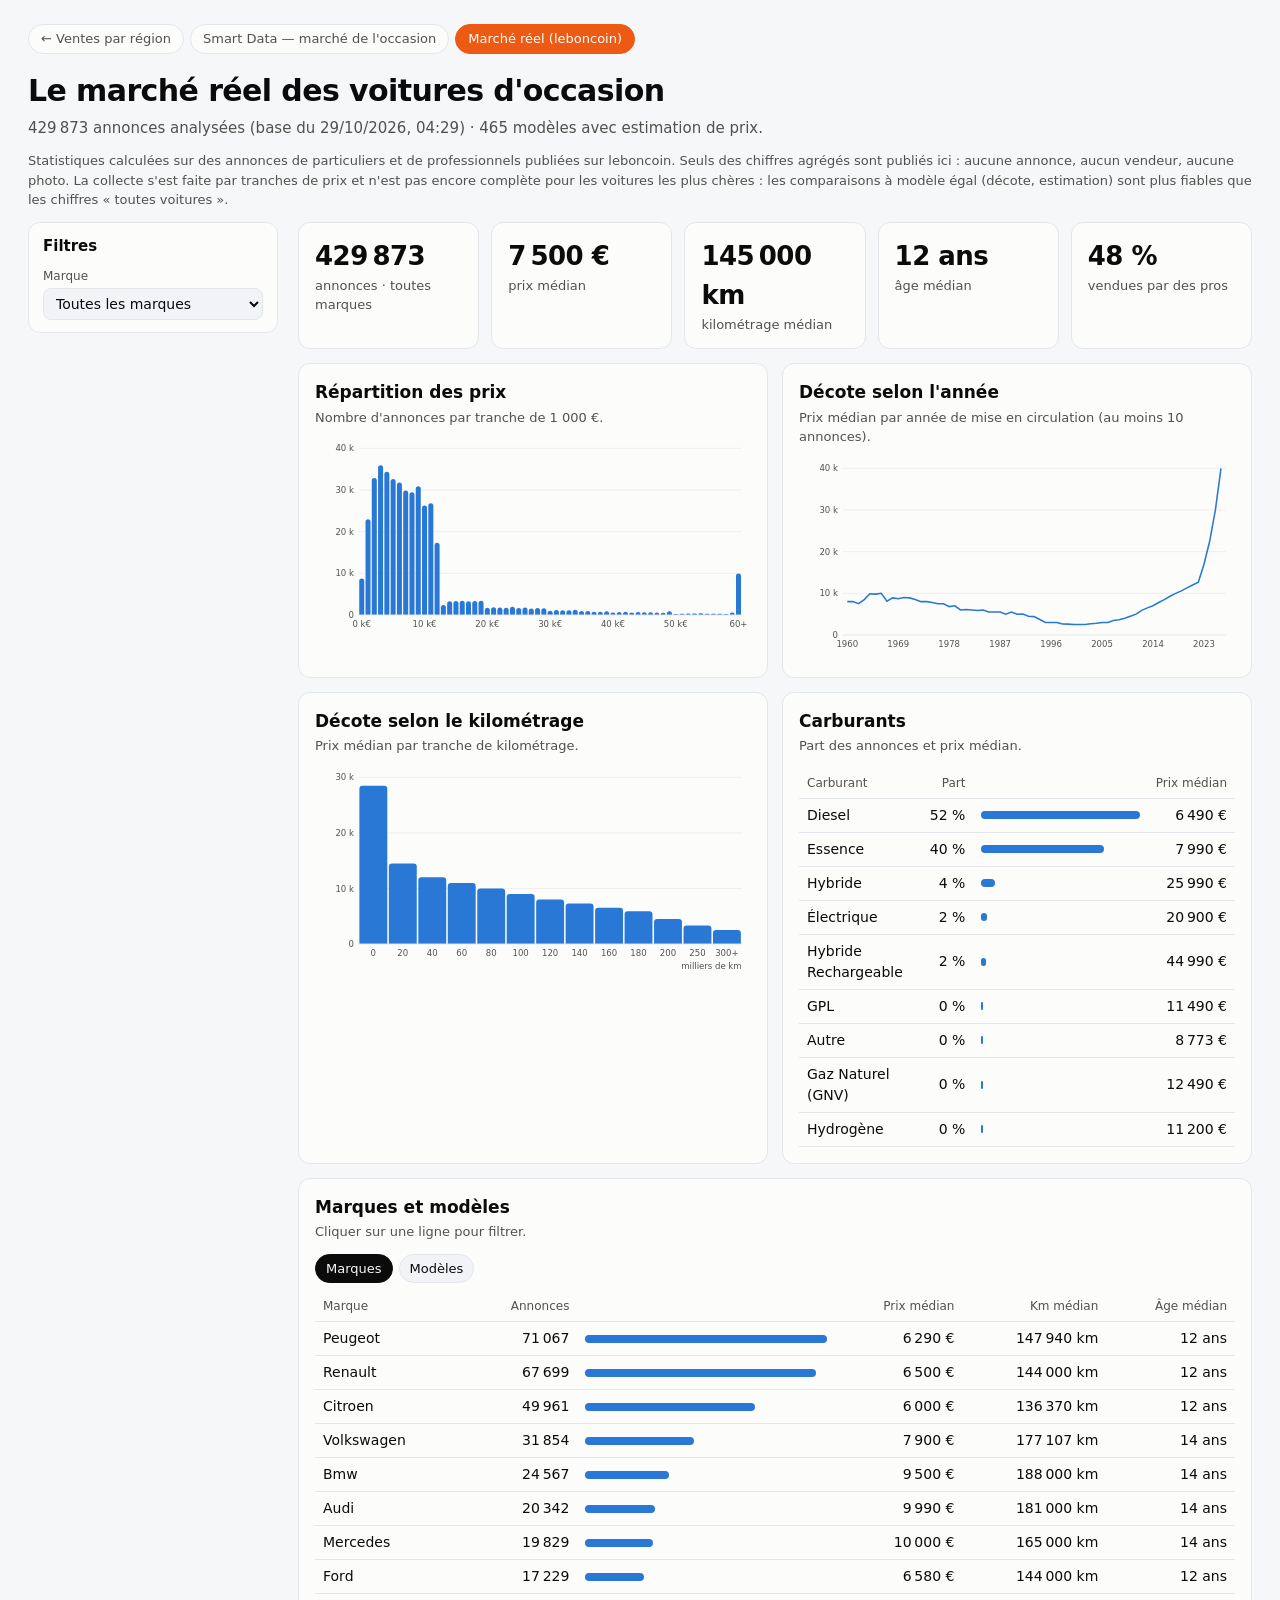
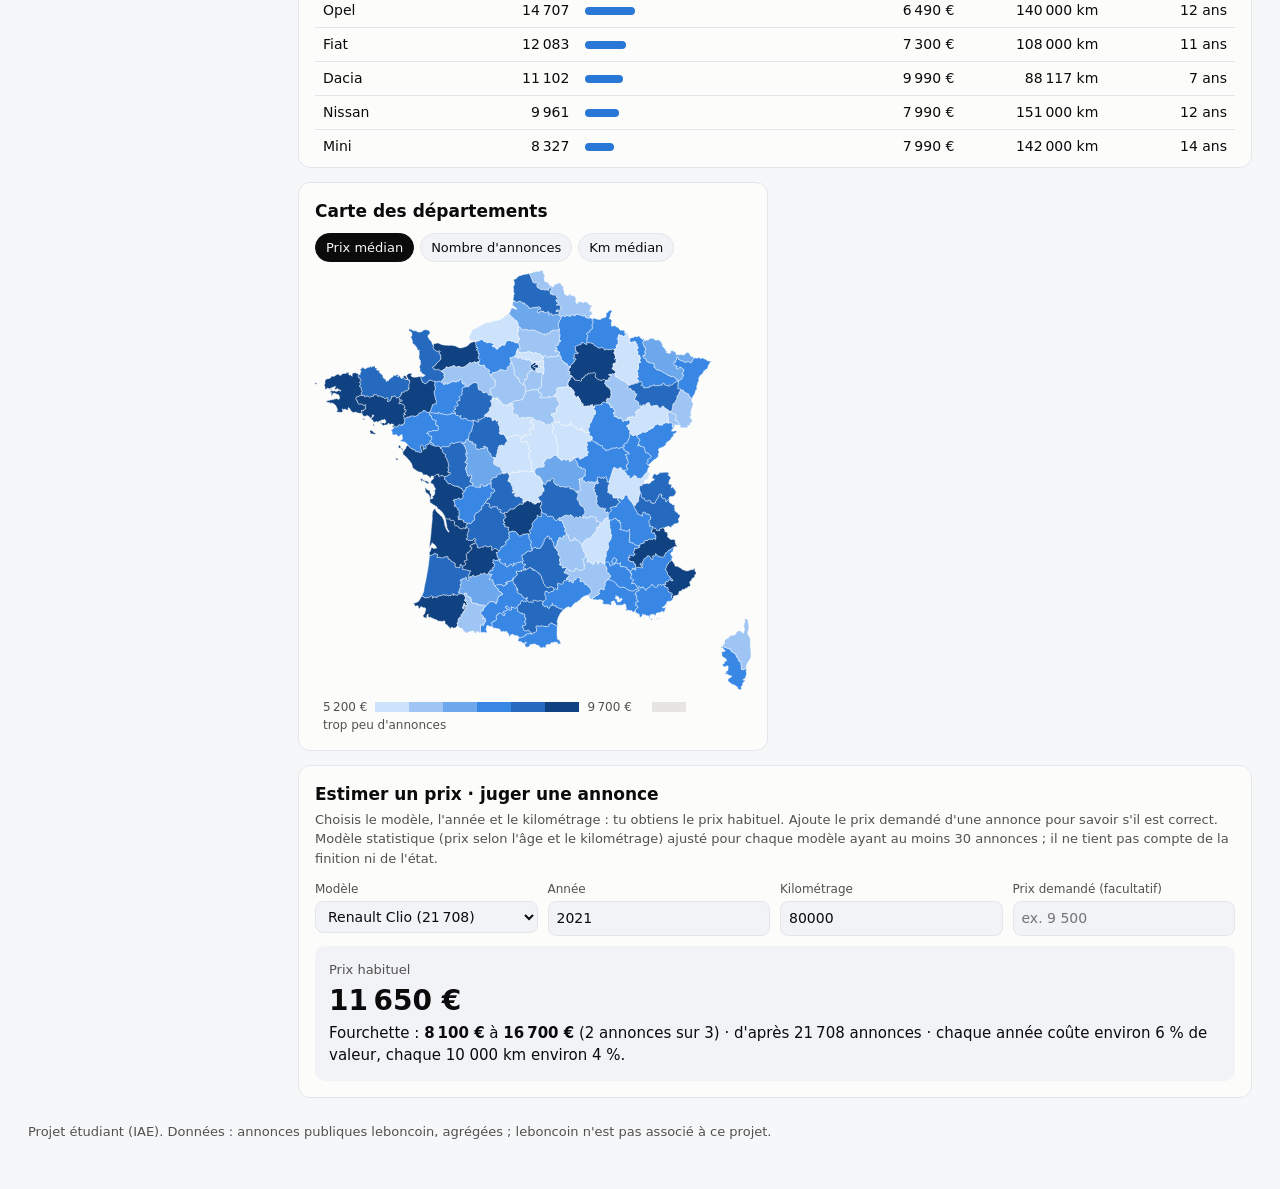
==== docs/marche-occasion/index.html @ 68f42c9a "Marché réel de l'occasion : statistiques sur les annonces leboncoin Nouvelle page publique docs/marc" ====
<!doctype html>
<html lang="fr">
<head>
<meta charset="utf-8">
<meta name="viewport" content="width=device-width, initial-scale=1">
<title>Marché de l'occasion réel</title>
<meta name="description" content="Prix, décote et carte du marché des voitures d'occasion en France, calculés sur plusieurs centaines de milliers d'annonces leboncoin, avec un estimateur de prix.">
<style>
:root {
  color-scheme: light;
  --bg: #f6f7f9; --surface: #fcfcfb; --soft: #f1f3f6; --text: #0b0b0b; --muted: #52514e; --line: #e3e6eb; --grid: #ecebe8;
  --accent: #ec5a13; --s1: #2a78d6; --s2: #eb6834; --crit: #d03b3b;
  --q1: #cde2fb; --q2: #9ec5f4; --q3: #6da7ec; --q4: #3987e5; --q5: #256abf; --q6: #104281; --nodata: #e6e5e1;
}
@media (prefers-color-scheme: dark) { :root:not([data-theme="light"]) {
  color-scheme: dark;
  --bg: #0f1115; --surface: #1a1a19; --soft: #23231f; --text: #f0efec; --muted: #c3c2b7; --line: #34342f; --grid: #2b2b28;
  --accent: #ff7a3a; --s1: #3987e5; --s2: #d95926;
  --q1: #104281; --q2: #184f95; --q3: #1c5cab; --q4: #2a78d6; --q5: #5598e7; --q6: #9ec5f4; --nodata: #2e2e2a;
} }
:root[data-theme="dark"] {
  color-scheme: dark;
  --bg: #0f1115; --surface: #1a1a19; --soft: #23231f; --text: #f0efec; --muted: #c3c2b7; --line: #34342f; --grid: #2b2b28;
  --accent: #ff7a3a; --s1: #3987e5; --s2: #d95926;
  --q1: #104281; --q2: #184f95; --q3: #1c5cab; --q4: #2a78d6; --q5: #5598e7; --q6: #9ec5f4; --nodata: #2e2e2a;
}
* { box-sizing: border-box; }
[hidden] { display: none !important; }
body { margin: 0; background: var(--bg); color: var(--text); font: 15px/1.5 system-ui, -apple-system, "Segoe UI", sans-serif; }
.wrap { max-width: 1280px; margin: 0 auto; padding: 24px 16px 48px; }
h1 { font-size: clamp(22px, 3vw, 30px); margin: 0 0 4px; letter-spacing: -.02em; }
h2 { font-size: 17px; margin: 0 0 2px; }
.sous { color: var(--muted); margin: 0 0 12px; }
.note { color: var(--muted); font-size: 13px; margin: 0 0 12px; }
a { color: var(--accent); }
.nav-projets { display: flex; flex-wrap: wrap; gap: 6px; margin-bottom: 14px; font-size: 13px; }
.nav-projets a { padding: 4px 12px; border-radius: 999px; border: 1px solid var(--line); background: var(--surface); color: var(--muted); text-decoration: none; font-weight: 500; }
.nav-projets a:hover { color: var(--text); }
.nav-projets a[aria-current="page"] { background: var(--accent); border-color: var(--accent); color: #fff; }
.filtres { display: flex; flex-wrap: wrap; gap: 10px; align-items: flex-end; background: var(--surface); border: 1px solid var(--line); border-radius: 12px; padding: 12px 14px; margin-bottom: 14px; }
.filtres label { display: flex; flex-direction: column; font-size: 12px; color: var(--muted); gap: 3px; min-width: 160px; flex: 1 1 160px; }
select, input { font: inherit; font-size: 14px; padding: 6px 8px; border: 1px solid var(--line); border-radius: 8px; background: var(--soft); color: var(--text); min-width: 0; width: 100%; }
button.lien { font: inherit; background: none; border: 0; color: var(--accent); cursor: pointer; padding: 0; }
.kpis { display: grid; grid-template-columns: repeat(auto-fit, minmax(160px, 1fr)); gap: 12px; margin-bottom: 14px; }
.kpi { background: var(--surface); border: 1px solid var(--line); border-radius: 12px; padding: 14px 16px; }
.kpi .v { font-size: 26px; font-weight: 700; letter-spacing: -.02em; }
.kpi .l { color: var(--muted); font-size: 13px; }
.grille { display: grid; grid-template-columns: repeat(2, minmax(0, 1fr)); gap: 14px; }
.panneau { background: var(--surface); border: 1px solid var(--line); border-radius: 12px; padding: 16px; min-width: 0; overflow-x: auto; }
.panneau.large { grid-column: 1 / -1; }
@media (max-width: 900px) { .grille { grid-template-columns: 1fr; } }
@media (min-width: 901px) { .panneau.l2 { grid-column: span 2; } }
@media (min-width: 1100px) {
  .wrap { max-width: 1760px; padding: 24px 28px 48px; }
  .disposition { display: grid; grid-template-columns: 250px minmax(0, 1fr); gap: 20px; align-items: start; }
  .filtres { flex-direction: column; align-items: stretch; flex-wrap: nowrap; position: sticky; top: 16px; margin: 0; }
  .filtres label { flex: none; min-width: 0; }
  .filtres::before { content: "Filtres"; font-weight: 600; font-size: 15px; }
}
@media (min-width: 1500px) { .grille { grid-template-columns: repeat(3, minmax(0, 1fr)); } .kpis { grid-template-columns: repeat(5, 1fr); } }
@media (max-width: 700px) { .liste { font-size: 13px; } .liste td, .liste th { padding: 5px 4px; } }
svg { display: block; width: 100%; height: auto; overflow: visible; }
svg text { fill: var(--muted); font-size: 11px; font-family: inherit; }
.grid line, .axe line { stroke: var(--grid); }
.barre { fill: var(--s1); }
.barre.survol { fill: var(--s2); }
.ligne { fill: none; stroke: var(--s1); stroke-width: 2; }
.point { fill: var(--s1); stroke: var(--surface); stroke-width: 2; }
.cible { fill: transparent; cursor: crosshair; }
#bulle { position: fixed; pointer-events: none; background: var(--text); color: var(--bg); font-size: 13px; padding: 6px 9px; border-radius: 8px; opacity: 0; transition: opacity .1s; z-index: 50; max-width: 280px; line-height: 1.35; }
.liste { width: 100%; border-collapse: collapse; font-size: 14px; }
.liste th { text-align: left; color: var(--muted); font-weight: 500; font-size: 12px; padding: 6px 8px; border-bottom: 1px solid var(--line); white-space: nowrap; }
.liste td { padding: 6px 8px; border-bottom: 1px solid var(--line); vertical-align: middle; }
.liste td.n, .liste th.n { text-align: right; font-variant-numeric: tabular-nums; white-space: nowrap; }
.liste tr.clic { cursor: pointer; }
.liste tr.clic:hover td { background: var(--soft); }
.jauge { height: 8px; border-radius: 4px; background: var(--s1); min-width: 2px; }
.defile { max-height: 460px; overflow: auto; }
.carte-dep path { stroke: var(--surface); stroke-width: .6; }
.carte-dep path:hover { stroke: var(--text); stroke-width: 1.2; }
.legende { display: flex; align-items: center; font-size: 12px; color: var(--muted); margin-top: 8px; flex-wrap: wrap; }
.legende span.c { width: 34px; height: 10px; display: inline-block; }
.legende .t { margin: 0 8px; }
.onglets { display: flex; gap: 6px; margin: 8px 0; flex-wrap: wrap; }
.onglets button { font: inherit; font-size: 13px; padding: 4px 10px; border-radius: 999px; border: 1px solid var(--line); background: var(--soft); color: var(--text); cursor: pointer; }
.onglets button.on { background: var(--text); color: var(--bg); border-color: var(--text); }
.estim { display: grid; grid-template-columns: repeat(auto-fit, minmax(150px, 1fr)); gap: 10px; margin: 10px 0; }
.estim label { display: flex; flex-direction: column; font-size: 12px; color: var(--muted); gap: 3px; }
.resultat { background: var(--soft); border-radius: 10px; padding: 14px; }
.resultat .v { font-size: 28px; font-weight: 700; }
.avert { font-size: 13px; color: var(--muted); border-left: 3px solid var(--crit); padding: 4px 10px; margin: 8px 0 0; }
.vide { color: var(--muted); padding: 20px 0; text-align: center; }
footer { color: var(--muted); font-size: 13px; margin-top: 24px; }
</style>
<link rel="stylesheet" href="commun.css">
</head>
<body>
<div class="wrap">
  <nav class="nav-projets" aria-label="Projets">
    <a href="../index.html">← Ventes par région</a>
    <a href="../smart-data/index.html">Smart Data — marché de l'occasion</a>
    <a href="index.html" aria-current="page">Marché réel (leboncoin)</a>
  </nav>
  <h1>Le marché réel des voitures d'occasion</h1>
  <p class="sous" id="sous"></p>
  <p class="note">Statistiques calculées sur des annonces de particuliers et de professionnels publiées sur leboncoin. Seuls des chiffres agrégés sont publiés ici : aucune annonce, aucun vendeur, aucune photo. La collecte s'est faite par tranches de prix et n'est pas encore complète pour les voitures les plus chères : les comparaisons à modèle égal (décote, estimation) sont plus fiables que les chiffres « toutes voitures ».</p>

  <div class="disposition">
    <div class="filtres" id="filtres"></div>
    <main>
      <div class="kpis" id="kpis"></div>
      <div class="grille">
        <div class="panneau"><h2>Répartition des prix</h2><p class="note">Nombre d'annonces par tranche de 1 000 €.</p><div id="g-prix"></div></div>
        <div class="panneau"><h2>Décote selon l'année</h2><p class="note">Prix médian par année de mise en circulation (au moins 10 annonces).</p><div id="g-annee"></div></div>
        <div class="panneau"><h2>Décote selon le kilométrage</h2><p class="note">Prix médian par tranche de kilométrage.</p><div id="g-km"></div></div>
        <div class="panneau"><h2>Carburants</h2><p class="note">Part des annonces et prix médian.</p><div id="g-carbu"></div></div>
        <div class="panneau l2"><h2>Marques et modèles</h2><p class="note">Cliquer sur une ligne pour filtrer.</p>
          <div class="onglets" id="o-liste"><button data-v="marque" class="on">Marques</button><button data-v="modele">Modèles</button></div>
          <div class="defile" id="t-liste"></div></div>
        <div class="panneau"><h2>Carte des départements</h2>
          <div class="onglets" id="o-carte"><button data-v="prix" class="on">Prix médian</button><button data-v="nb">Nombre d'annonces</button><button data-v="km">Km médian</button></div>
          <div id="g-carte"></div><div class="legende" id="leg-carte"></div></div>
        <div class="panneau l2"><h2>Estimer un prix · juger une annonce</h2>
          <p class="note">Choisis le modèle, l'année et le kilométrage : tu obtiens le prix habituel. Ajoute le prix demandé d'une annonce pour savoir s'il est correct. Modèle statistique (prix selon l'âge et le kilométrage) ajusté pour chaque modèle ayant au moins 30 annonces ; il ne tient pas compte de la finition ni de l'état.</p>
          <div class="estim" id="estim"></div><div id="estim-res"></div></div>
      </div>
    </main>
  </div>
  <footer>Projet étudiant (IAE). Données : annonces publiques leboncoin, agrégées ; leboncoin n'est pas associé à ce projet.</footer>
</div>
<div id="bulle"></div>
<script src="donnees.js"></script>
<script src="geo-departements.js"></script>
<script src="commun.js"></script>
<script>
const D = window.AGREGATS, G = D.groupes, MODELES = D.modeles;
const $ = s => document.querySelector(s);
const esc = s => String(s ?? '').replace(/[&<>"']/g, c => ({'&':'&amp;','<':'&lt;','>':'&gt;','"':'&quot;',"'":'&#39;'}[c]));
const NF = new Intl.NumberFormat('fr-FR', {maximumFractionDigits: 0});
const nf = n => n == null || isNaN(n) ? '—' : NF.format(n);
const eur = n => n == null ? '—' : nf(n) + ' €';
const kmf = n => n == null ? '—' : nf(n) + ' km';
const pct = x => Math.round(x * 100) + ' %';
const ANNEE = new Date().getFullYear();
const KM = [0, 20, 40, 60, 80, 100, 120, 140, 160, 180, 200, 250, 300];
const F = {marque: '', modele: ''};
let modeListe = 'marque', modeCarte = 'prix';

// ---------- bulle ----------
const bulle = $('#bulle');
function montre(e, html) { bulle.innerHTML = html; bulle.style.opacity = 1; const w = bulle.offsetWidth, h = bulle.offsetHeight; let x = e.clientX + 14, y = e.clientY + 14; if (x + w > innerWidth - 8) x = e.clientX - w - 14; if (y + h > innerHeight - 8) y = e.clientY - h - 14; bulle.style.left = x + 'px'; bulle.style.top = y + 'px'; }
const cache = () => { bulle.style.opacity = 0; };

// ---------- groupes ----------
const cle = () => F.modele ? 'mm:' + F.marque + '|' + F.modele : F.marque ? 'm:' + F.marque : '';
const marques = Object.keys(G).filter(k => k.startsWith('m:')).map(k => k.slice(2)).sort((a, b) => a.localeCompare(b, 'fr'));
const modelesDe = m => Object.keys(G).filter(k => k.startsWith('mm:' + m + '|')).map(k => k.split('|')[1]).sort((a, b) => a.localeCompare(b, 'fr'));

function dessineFiltres() {
  const opt = (vals, v, tous) => `<option value="">${tous}</option>` + vals.map(x => `<option${x === v ? ' selected' : ''}>${esc(x)}</option>`).join('');
  $('#filtres').innerHTML = `<label>Marque<select id="marque">${opt(marques, F.marque, 'Toutes les marques')}</select></label>` +
    (F.marque ? `<label>Modèle<select id="modele">${opt(modelesDe(F.marque), F.modele, 'Tous les modèles')}</select></label>` : '') +
    ((F.marque) ? '<button class="lien" id="raz">Tout afficher</button>' : '');
  $('#marque').onchange = e => { F.marque = e.target.value; F.modele = ''; maj(); };
  if ($('#modele')) $('#modele').onchange = e => { F.modele = e.target.value; maj(); };
  if ($('#raz')) $('#raz').onclick = () => { F.marque = F.modele = ''; maj(); };
}

// ---------- graphiques ----------
const W = 560, H = 260, MG = {h: 12, d: 12, b: 34, g: 56};
const echelle = (d0, d1, r0, r1) => v => r0 + (v - d0) / (d1 - d0 || 1) * (r1 - r0);
function graduations(max, n = 4) { const pas = Math.pow(10, Math.floor(Math.log10(Math.max(1, max) / n))); const m = [1, 2, 2.5, 5, 10].find(k => max / (k * pas) <= n) * pas; const t = [0]; while (t.at(-1) < max) t.push(t.at(-1) + m); return t; }
const court = v => v >= 1e6 ? (v / 1e6).toLocaleString('fr-FR', {maximumFractionDigits: 1}) + ' M' : v >= 1e3 ? (v / 1e3).toLocaleString('fr-FR', {maximumFractionDigits: 1}) + ' k' : String(v);

function barres(el, data, tip) {
  if (!data.length) { el.innerHTML = '<div class="vide">Pas assez de données.</div>'; return; }
  const ticks = graduations(Math.max(...data.map(d => d.v)) || 1), top = ticks.at(-1);
  const y = echelle(0, top, H - MG.b, MG.h), bw = (W - MG.g - MG.d) / data.length, gap = Math.min(2, bw * .2);
  let s = `<svg viewBox="0 0 ${W} ${H}" role="img">` + ticks.map(t => `<g class="grid"><line x1="${MG.g}" x2="${W - MG.d}" y1="${y(t)}" y2="${y(t)}"/></g><text x="${MG.g - 6}" y="${y(t) + 4}" text-anchor="end">${court(t)}</text>`).join('');
  data.forEach((d, i) => {
    const x = MG.g + i * bw, h = Math.max(0, y(0) - y(d.v)), r = Math.min(4, (bw - gap) / 2, h);
    if (h > 0) s += `<path class="barre" data-i="${i}" d="M${x + gap / 2},${y(0)} V${y(d.v) + r} Q${x + gap / 2},${y(d.v)} ${x + gap / 2 + r},${y(d.v)} H${x + bw - gap / 2 - r} Q${x + bw - gap / 2},${y(d.v)} ${x + bw - gap / 2},${y(d.v) + r} V${y(0)} Z"/>`;
    s += `<rect class="cible" data-i="${i}" x="${x}" y="${MG.h}" width="${bw}" height="${H - MG.b - MG.h}"/>`;
    if (d.l) s += `<text x="${x + bw / 2}" y="${H - MG.b + 15}" text-anchor="middle">${esc(d.l)}</text>`;
  });
  el.innerHTML = s + `<g class="axe"><line x1="${MG.g}" x2="${W - MG.d}" y1="${y(0)}" y2="${y(0)}"/></g></svg>`;
  el.querySelectorAll('.cible').forEach(c => { const i = +c.dataset.i, b = el.querySelector(`.barre[data-i="${i}"]`); c.onmousemove = e => { b?.classList.add('survol'); montre(e, tip(data[i])); }; c.onmouseleave = () => { b?.classList.remove('survol'); cache(); }; });
}

function courbe(el, data, tip) {
  if (data.length < 2) { el.innerHTML = '<div class="vide">Pas assez de données.</div>'; return; }
  const ticks = graduations(Math.max(...data.map(d => d.v))), top = ticks.at(-1);
  const x0 = data[0].x, x1 = data.at(-1).x, x = echelle(x0, x1, MG.g + 6, W - MG.d - 6), y = echelle(0, top, H - MG.b, MG.h), pas = Math.max(1, Math.ceil((x1 - x0) / 8));
  let s = `<svg viewBox="0 0 ${W} ${H}" role="img">` + ticks.map(t => `<g class="grid"><line x1="${MG.g}" x2="${W - MG.d}" y1="${y(t)}" y2="${y(t)}"/></g><text x="${MG.g - 6}" y="${y(t) + 4}" text-anchor="end">${court(t)}</text>`).join('');
  for (let v = x0; v <= x1; v += pas) s += `<text x="${x(v)}" y="${H - MG.b + 15}" text-anchor="middle">${v}</text>`;
  s += `<g class="axe"><line x1="${MG.g}" x2="${W - MG.d}" y1="${y(0)}" y2="${y(0)}"/></g><path class="ligne" d="${data.map((d, i) => (i ? 'L' : 'M') + x(d.x) + ',' + y(d.v)).join('')}"/>`;
  s += `<line class="viseur" y1="${MG.h}" y2="${y(0)}" stroke="var(--muted)" stroke-dasharray="3 3" opacity="0"/><circle class="pt point" r="5" opacity="0"/><rect class="cible" x="${MG.g}" y="${MG.h}" width="${W - MG.g - MG.d}" height="${H - MG.b - MG.h}"/></svg>`;
  el.innerHTML = s;
  const svg = el.querySelector('svg'), v = el.querySelector('.viseur'), p = el.querySelector('.pt');
  el.querySelector('.cible').onmousemove = e => {
    const r = svg.getBoundingClientRect(), mx = (e.clientX - r.left) * W / r.width, d = data.reduce((a, b) => Math.abs(x(b.x) - mx) < Math.abs(x(a.x) - mx) ? b : a);
    v.setAttribute('x1', x(d.x)); v.setAttribute('x2', x(d.x)); v.setAttribute('opacity', 1); p.setAttribute('cx', x(d.x)); p.setAttribute('cy', y(d.v)); p.setAttribute('opacity', 1); montre(e, tip(d));
  };
  el.querySelector('.cible').onmouseleave = () => { v.setAttribute('opacity', 0); p.setAttribute('opacity', 0); cache(); };
}

// ---------- carte ----------
const GEO = window.GEO_DEPARTEMENTS || {features: []};
let chemins = null;
function prepareCarte() {
  const kx = Math.cos(46.5 * Math.PI / 180), pts = [], feats = GEO.features.filter(f => !String(f.properties.code).startsWith('97'));
  const anneaux = f => f.geometry.type === 'Polygon' ? f.geometry.coordinates : f.geometry.coordinates.flat();
  for (const f of feats) for (const r of anneaux(f)) for (const [lo, la] of r) pts.push([lo * kx, -la]);
  const xs = pts.map(p => p[0]), ys = pts.map(p => p[1]), x0 = Math.min(...xs), y0 = Math.min(...ys), L = 600, k = L / Math.max(Math.max(...xs) - x0, Math.max(...ys) - y0);
  chemins = {L, Hc: Math.round((Math.max(...ys) - y0) * k), feats: feats.map(f => ({code: f.properties.code, nom: f.properties.nom,
    d: anneaux(f).map(r => 'M' + r.map(([lo, la]) => ((lo * kx - x0) * k).toFixed(1) + ',' + ((-la - y0) * k).toFixed(1)).join('L') + 'Z').join('')}))};
}
function carte(g) {
  if (!chemins) prepareCarte();
  const val = {}; for (const [c, t] of Object.entries(g.dep)) val[c] = modeCarte === 'nb' ? t[0] : modeCarte === 'prix' ? t[1] : t[2];
  const vs = Object.values(val).filter(v => v != null).sort((a, b) => a - b);
  const seuils = vs.length ? [1, 2, 3, 4, 5].map(i => vs[Math.floor(i * vs.length / 6)]) : [];
  const classe = v => v == null ? null : seuils.filter(s => v >= s).length + 1;
  const fmt = modeCarte === 'prix' ? eur : modeCarte === 'km' ? kmf : nf;
  $('#g-carte').innerHTML = `<svg viewBox="0 0 ${chemins.L} ${chemins.Hc}" class="carte-dep" role="img">${chemins.feats.map(f => { const c = classe(val[f.code]); return `<path data-c="${f.code}" d="${f.d}" fill="${c ? `var(--q${c})` : 'var(--nodata)'}"/>`; }).join('')}</svg>`;
  $('#g-carte').querySelectorAll('path').forEach(p => {
    const f = chemins.feats.find(x => x.code === p.dataset.c), t = g.dep[f.code];
    p.onmousemove = e => montre(e, `<b>${esc(f.nom)} (${f.code})</b><br>${nf(t?.[0] || 0)} annonces` + (t && t.length > 1 ? `<br>Prix médian : ${eur(t[1])}<br>Km médian : ${kmf(t[2])}` : modeCarte !== 'nb' ? '<br>Trop peu d\'annonces' : ''));
    p.onmouseleave = cache;
  });
  const b = vs.length ? [vs[0], ...seuils, vs.at(-1)] : [];
  $('#leg-carte').innerHTML = b.length ? `<span class="t">${fmt(b[0])}</span>` + [1, 2, 3, 4, 5, 6].map(i => `<span class="c" style="background:var(--q${i})"></span>`).join('') + `<span class="t">${fmt(b.at(-1))}</span><span class="c" style="background:var(--nodata);margin-left:12px"></span><span class="t">trop peu d'annonces</span>` : '';
}

// ---------- tableau marques / modèles ----------
function liste() {
  let rows;
  if (F.marque) rows = modelesDe(F.marque).map(m => ({k: m, marque: F.marque, modele: m, g: G['mm:' + F.marque + '|' + m]}));
  else if (modeListe === 'marque') rows = marques.map(m => ({k: m, marque: m, g: G['m:' + m]}));
  else rows = Object.keys(G).filter(k => k.startsWith('mm:')).map(k => { const [m, mo] = k.slice(3).split('|'); return {k: m + ' ' + mo, marque: m, modele: mo, g: G[k]}; });
  rows.sort((a, b) => b.g.n - a.g.n); rows = rows.slice(0, 80);
  const max = rows[0]?.g.n || 1;
  $('#o-liste').hidden = !!F.marque;
  $('#t-liste').innerHTML = rows.length ? `<table class="liste"><thead><tr><th>${F.marque || modeListe === 'modele' ? 'Modèle' : 'Marque'}</th><th class="n">Annonces</th><th style="width:28%"></th><th class="n">Prix médian</th><th class="n">Km médian</th><th class="n">Âge médian</th></tr></thead><tbody>${rows.map((r, i) => `
    <tr class="clic" data-i="${i}"><td>${esc(r.k)}</td><td class="n">${nf(r.g.n)}</td><td><div class="jauge" style="width:${(r.g.n / max * 100).toFixed(1)}%"></div></td><td class="n">${eur(r.g.prix)}</td><td class="n">${kmf(r.g.km)}</td><td class="n">${nf(r.g.age)} ans</td></tr>`).join('')}</tbody></table>` : '<div class="vide">Pas assez d\'annonces par modèle.</div>';
  $('#t-liste').querySelectorAll('tr.clic').forEach(tr => tr.onclick = () => { const r = rows[+tr.dataset.i]; F.marque = r.marque; F.modele = r.modele || ''; maj(); scrollTo({top: 0, behavior: 'smooth'}); });
}

// ---------- estimateur et verdict ----------
const E = {cle: '', annee: ANNEE - 5, km: 80000, prix: ''};
function estimateur() {
  const cles = Object.keys(MODELES).sort((a, b) => a.localeCompare(b, 'fr'));
  const voulu = F.marque && F.modele && MODELES[F.marque + '|' + F.modele] ? F.marque + '|' + F.modele : null;
  if (voulu) E.cle = voulu;
  if (!MODELES[E.cle]) E.cle = cles.reduce((a, b) => MODELES[b].n > MODELES[a].n ? b : a);
  $('#estim').innerHTML = `<label>Modèle<select id="e-cle">${cles.map(k => `<option value="${esc(k)}"${k === E.cle ? ' selected' : ''}>${esc(k.replace('|', ' '))} (${nf(MODELES[k].n)})</option>`).join('')}</select></label>
    <label>Année<input id="e-annee" type="number" value="${E.annee}"></label><label>Kilométrage<input id="e-km" type="number" step="5000" value="${E.km}"></label>
    <label>Prix demandé (facultatif)<input id="e-prix" type="number" step="100" placeholder="ex. 9 500" value="${esc(E.prix)}"></label>`;
  $('#e-cle').onchange = e => { E.cle = e.target.value; resultat(); };
  $('#e-annee').oninput = e => { E.annee = +e.target.value; resultat(); };
  $('#e-km').oninput = e => { E.km = +e.target.value; resultat(); };
  $('#e-prix').oninput = e => { E.prix = e.target.value; resultat(); };
  resultat();
}
function resultat() {
  const m = MODELES[E.cle]; if (!m) return;
  const [marque, modele] = E.cle.split('|'), age = Math.max(0, ANNEE - E.annee);
  const e = COMMUN.estimer(m, age, E.km), lo = e * Math.exp(-m.sigma), hi = e * Math.exp(m.sigma), r50 = v => Math.round(v / 50) * 50;
  const hors = age < m.ageMin || age > m.ageMax || E.km < m.kmMin || E.km > m.kmMax;
  const v = +E.prix > 0 ? COMMUN.verdict({marque, modele, annee: E.annee, km: E.km, prix: +E.prix}, MODELES) : null;
  $('#estim-res').innerHTML = COMMUN.htmlVerdict(v) + `<div class="resultat"><div class="note" style="margin:0">Prix habituel</div><div class="v">${eur(r50(e))}</div>
    <div>Fourchette : <b>${eur(r50(lo))}</b> à <b>${eur(r50(hi))}</b> (2 annonces sur 3) · d'après ${nf(m.n)} annonces · chaque année coûte environ ${pct(1 - Math.exp(m.b[1]))} de valeur, chaque 10 000 km environ ${pct(1 - Math.exp(m.b[2]))}.</div>
    ${hors ? `<p class="avert">Hors des données observées pour ce modèle (${ANNEE - m.ageMax} à ${ANNEE - m.ageMin}, ${kmf(m.kmMin)} à ${kmf(m.kmMax)}) : estimation peu fiable.</p>` : ''}</div>`;
}

// ---------- mise à jour ----------
function maj() {
  dessineFiltres();
  const g = G[cle()] || G[''];
  const titre = F.modele ? F.marque + ' ' + F.modele : F.marque || 'toutes marques';
  $('#kpis').innerHTML = [[nf(g.n), 'annonces · ' + titre], [eur(g.prix), 'prix médian'], [kmf(g.km), 'kilométrage médian'], [g.age != null ? nf(g.age) + ' ans' : '—', 'âge médian'], [pct(g.pro), 'vendues par des pros']]
    .map(([v, l]) => `<div class="kpi"><div class="v">${v}</div><div class="l">${esc(l)}</div></div>`).join('');
  barres($('#g-prix'), g.hist.map((v, i) => ({v, i, l: i % 10 ? '' : i < 60 ? i + ' k€' : '60+'})), d => `<b>${d.i < 60 ? `${nf(d.i * 1000)} – ${nf(d.i * 1000 + 999)} €` : '60 000 € et plus'}</b><br>${nf(d.v)} annonces`);
  courbe($('#g-annee'), g.annee.map(([x, v, n]) => ({x, v, n})), d => `<b>${d.x}</b><br>Prix médian : ${eur(d.v)}<br>${nf(d.n)} annonces`);
  barres($('#g-km'), g.kmb.map(([i, v, n]) => ({i, v, n, l: i < KM.length - 1 ? String(KM[i]) : KM[i] + '+'})), d => `<b>${d.i < KM.length - 1 ? `${nf(KM[d.i] * 1000)} – ${nf(KM[d.i + 1] * 1000)} km` : `${nf(KM[d.i] * 1000)} km et plus`}</b><br>Prix médian : ${eur(d.v)}<br>${nf(d.n)} annonces`);
  $('#g-km svg')?.insertAdjacentHTML('beforeend', `<text x="${W - MG.d}" y="${H - 2}" text-anchor="end">milliers de km</text>`);
  const maxC = g.carbu[0]?.[1] || 1;
  $('#g-carbu').innerHTML = `<table class="liste"><thead><tr><th>Carburant</th><th class="n">Part</th><th style="width:40%"></th><th class="n">Prix médian</th></tr></thead><tbody>${g.carbu.map(([k, n, p]) => `<tr><td>${esc(k)}</td><td class="n">${pct(n / g.n)}</td><td><div class="jauge" style="width:${(n / maxC * 100).toFixed(1)}%"></div></td><td class="n">${eur(p)}</td></tr>`).join('')}</tbody></table>`;
  liste();
  carte(g);
  estimateur();
}
for (const [id, set] of [['#o-liste', v => modeListe = v], ['#o-carte', v => modeCarte = v]])
  $(id).addEventListener('click', e => { const b = e.target.closest('button'); if (!b) return; set(b.dataset.v); $(id).querySelectorAll('button').forEach(x => x.classList.toggle('on', x === b)); maj(); });

$('#sous').textContent = `${nf(D.nombre)} annonces analysées (base du ${D.date}) · ${nf(Object.keys(MODELES).length)} modèles avec estimation de prix.`;
maj();
</script>
</body>
</html>
---- docs/marche-occasion/commun.css ----
/* Verdict de prix (partagé par index.html et analyse.html). Couleurs d'état fixes, toujours accompagnées d'une icône et d'un libellé. */
.verdict { --etat: #8a8a85; background: var(--soft); border: 1px solid var(--line); border-left: 5px solid var(--etat); border-radius: 10px; padding: 12px 14px; margin: 0 0 14px; display: flex; flex-direction: column; gap: 6px; }
.verdict-tete { display: flex; align-items: center; gap: 8px; font-weight: 700; font-size: 17px; }
.verdict-icone { display: inline-grid; place-items: center; width: 24px; height: 24px; border-radius: 50%; background: var(--etat); color: #fff; font-size: 14px; font-weight: 700; flex: none; }
.verdict-conseil { font-weight: 500; }
.verdict-detail { color: var(--muted); font-size: 13px; }
.verdict-affaire { --etat: #0ca30c; }
.verdict-correct { --etat: #6f6e69; }
.verdict-cher { --etat: #c98500; }
.verdict-tropcher { --etat: #ec835a; }
.verdict-suspect { --etat: #d03b3b; }
.verdict-inconnu { --etat: #9a9993; }
.badge-verdict { display: inline-block; font-size: 11px; font-weight: 600; padding: 2px 7px; border-radius: 999px; border: 1px solid var(--etat, #8a8a85); color: var(--text); background: var(--surface); white-space: nowrap; }
.badge-verdict::first-letter { color: var(--etat, #8a8a85); }
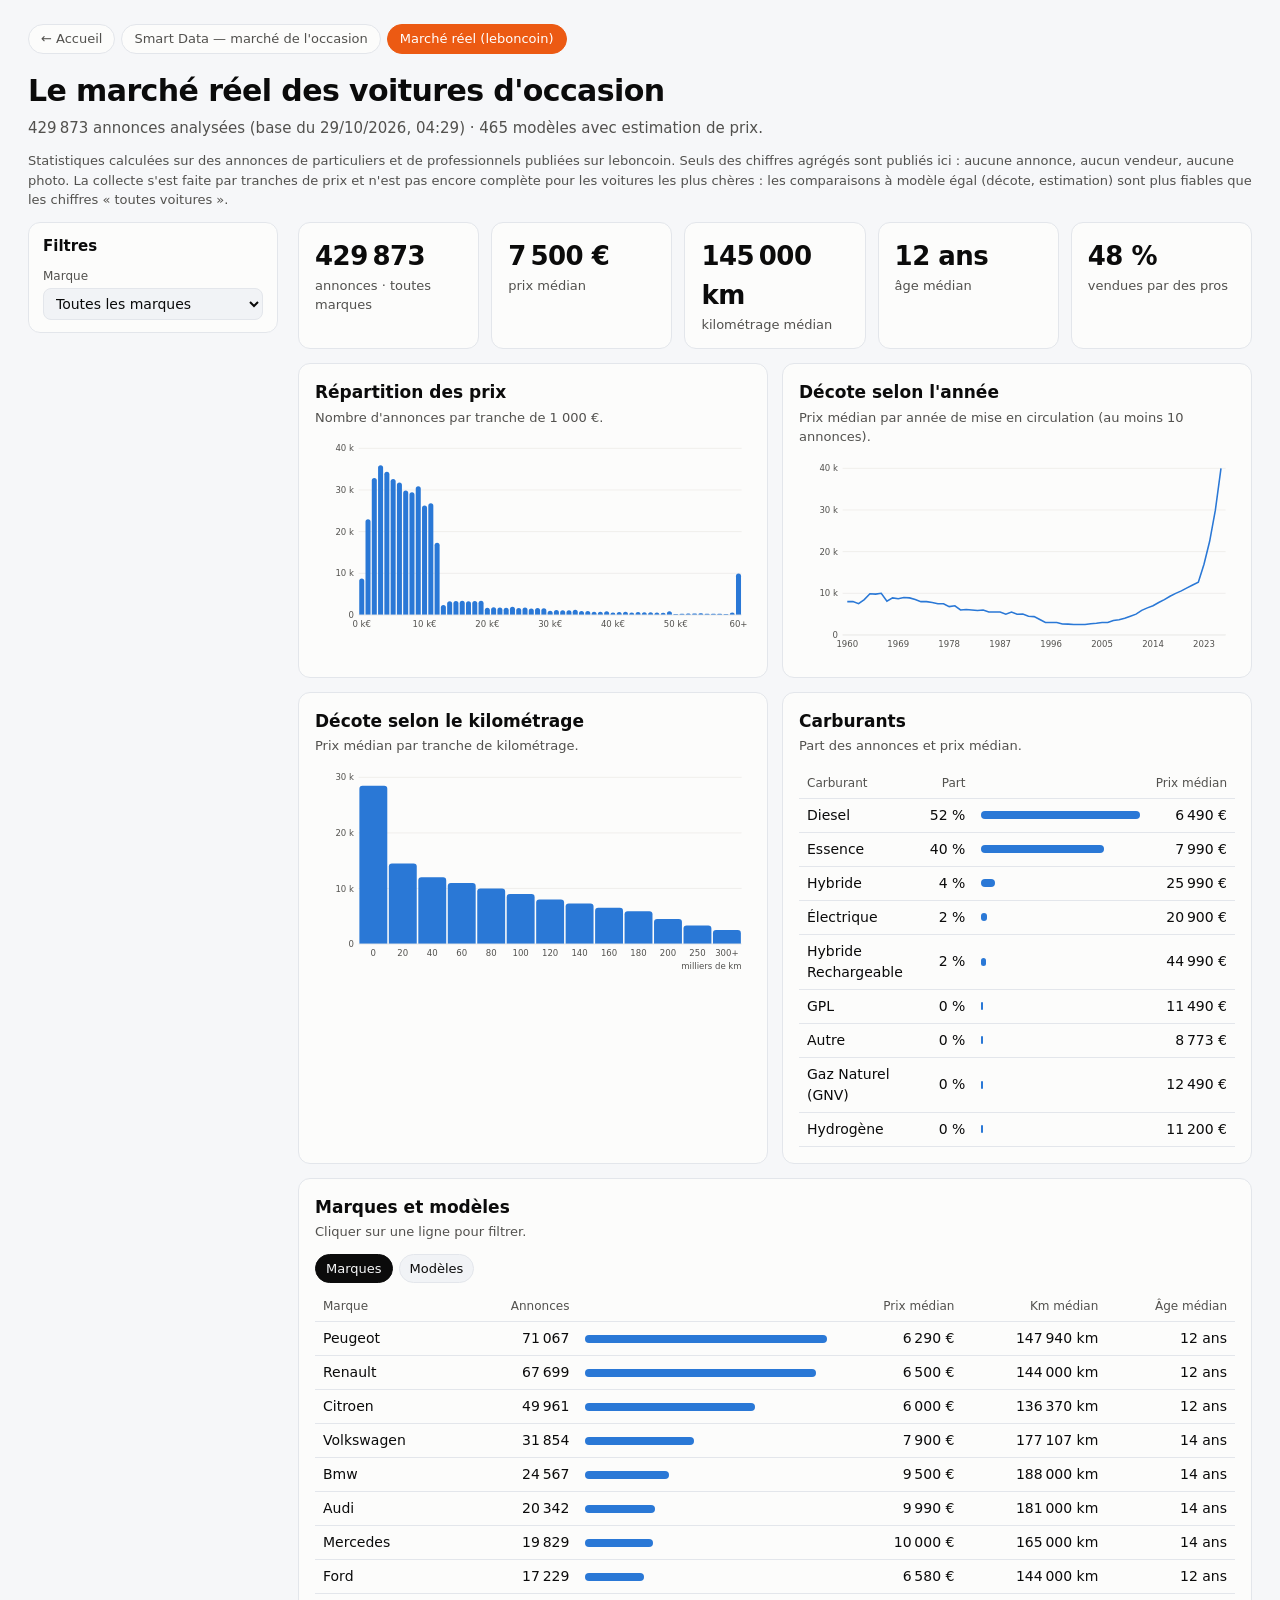
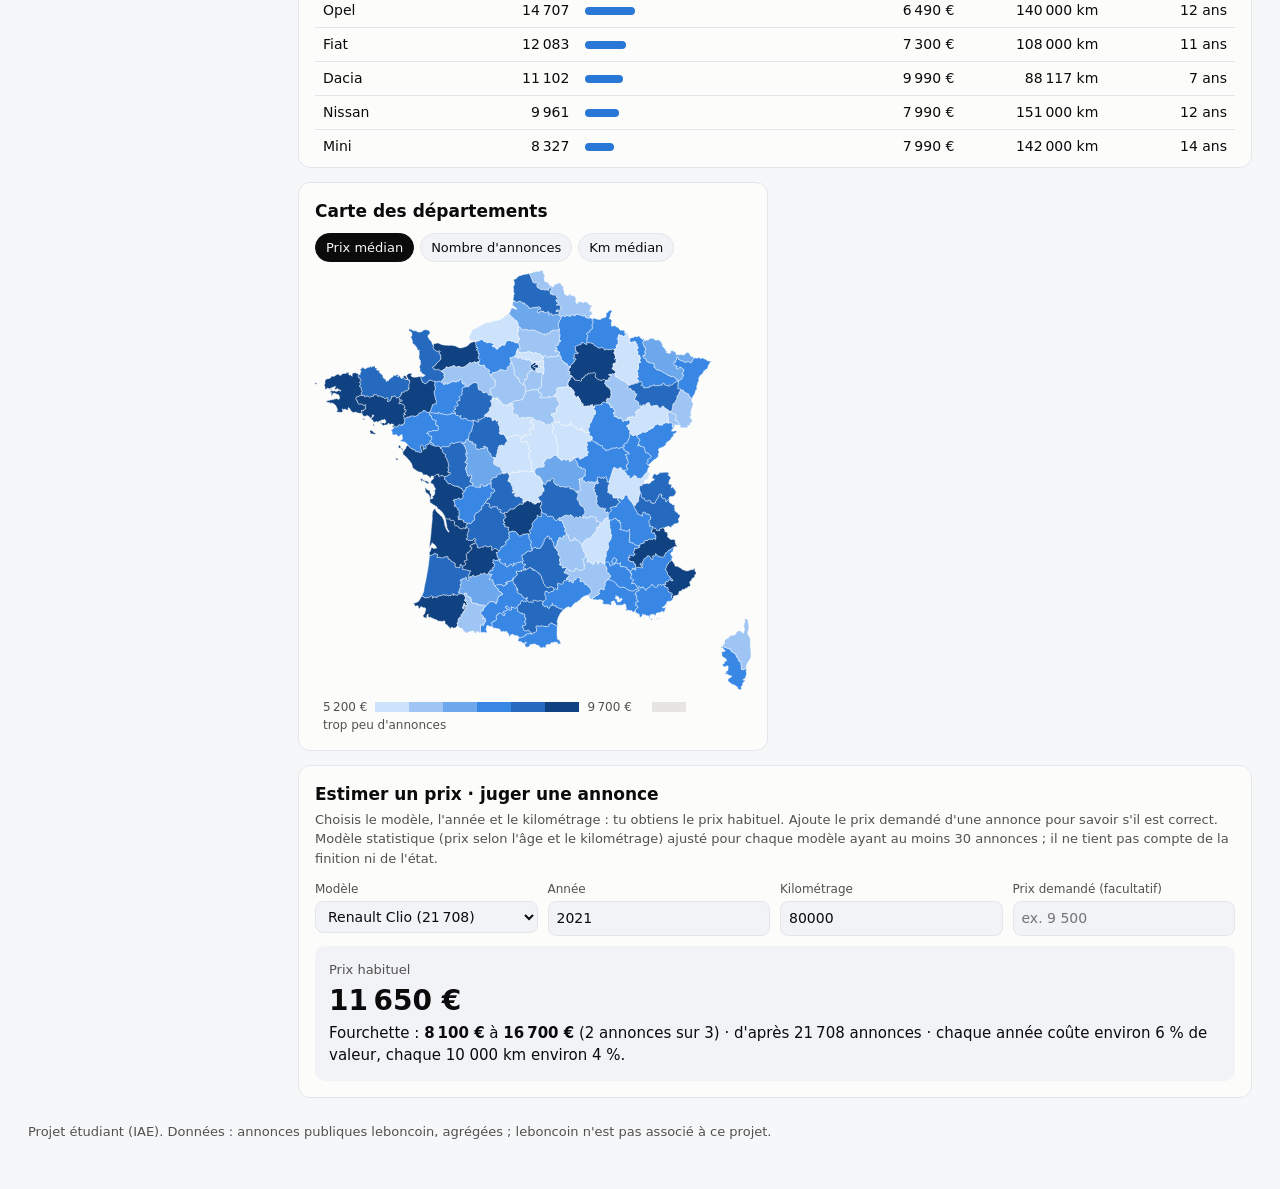
==== commit de2d3d31: "Site recentré sur les deux pages du marché de l'occasion La page « Ventes par région » est retirée d" ====
--- a/docs/marche-occasion/index.html
+++ b/docs/marche-occasion/index.html
@@ -97,7 +97,7 @@
 <body>
 <div class="wrap">
   <nav class="nav-projets" aria-label="Projets">
-    <a href="../index.html">← Ventes par région</a>
+    <a href="../index.html">← Accueil</a>
     <a href="../smart-data/index.html">Smart Data — marché de l'occasion</a>
     <a href="index.html" aria-current="page">Marché réel (leboncoin)</a>
   </nav>
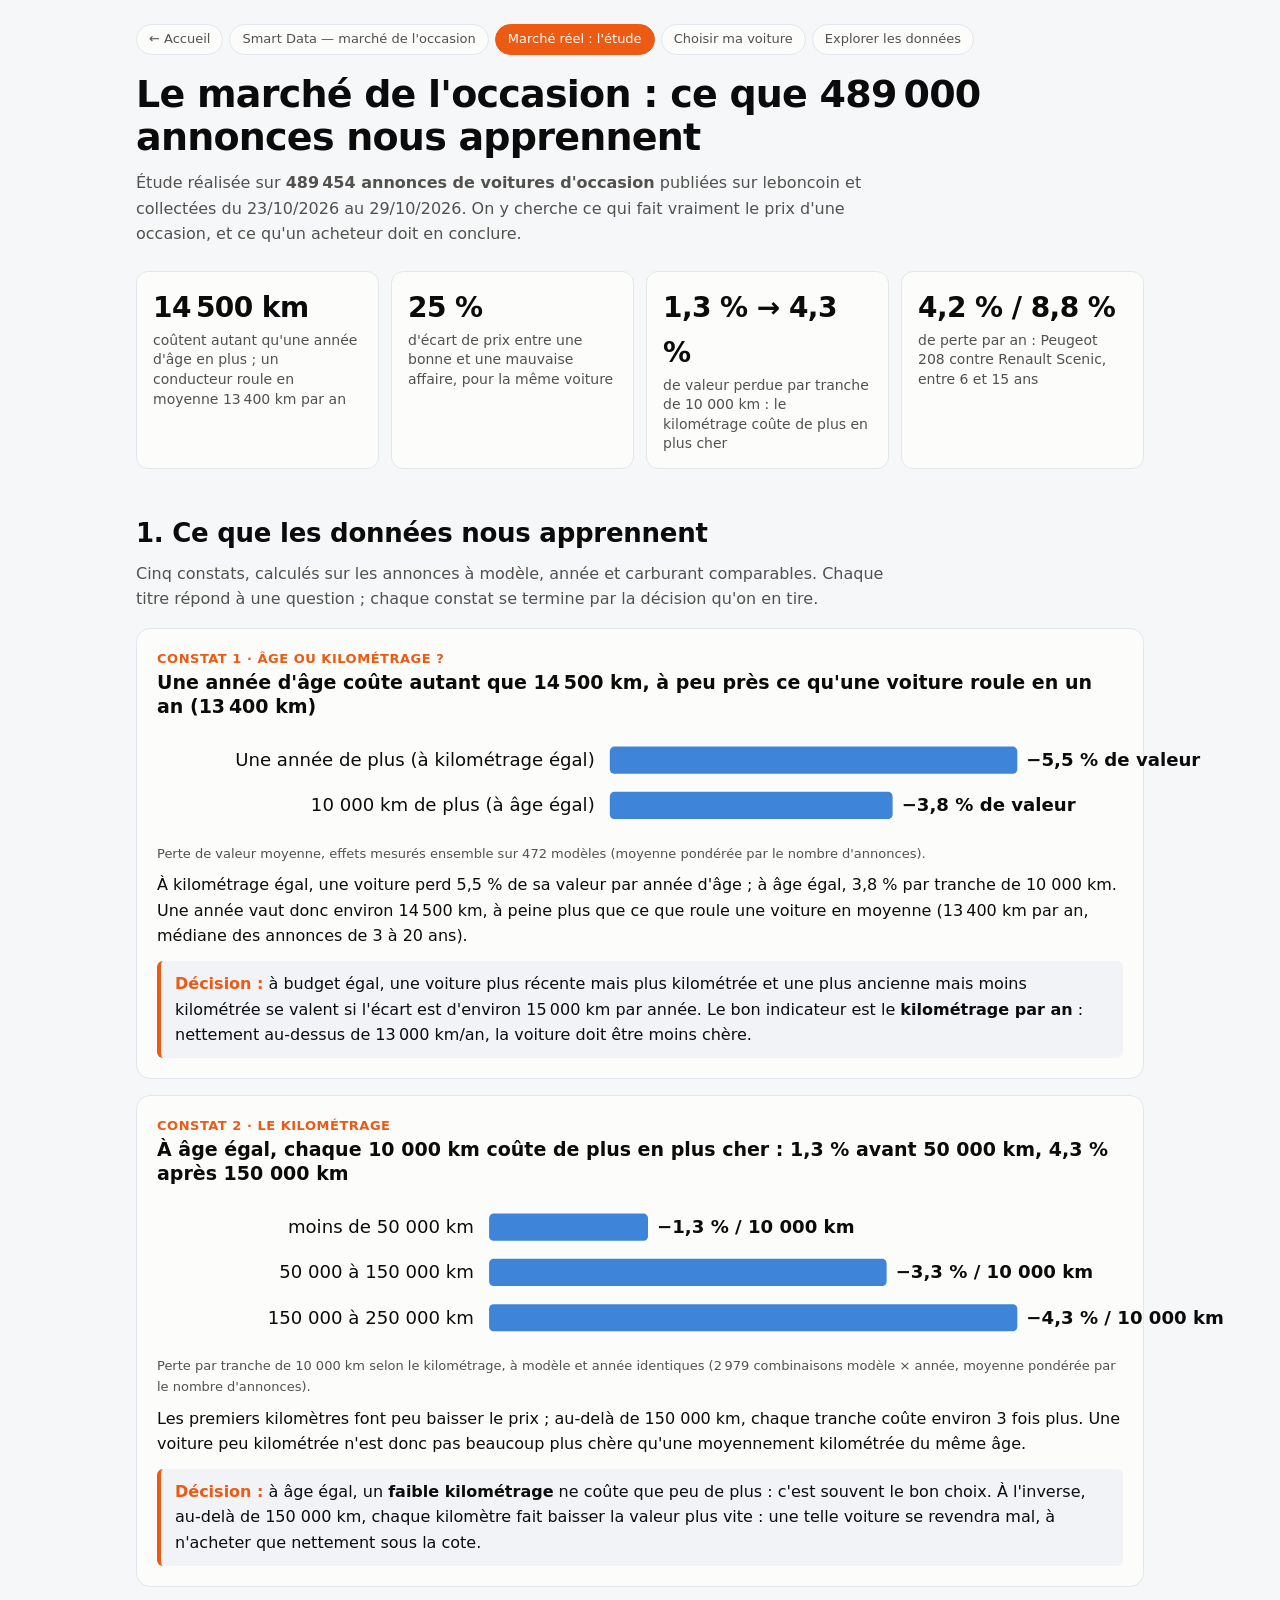
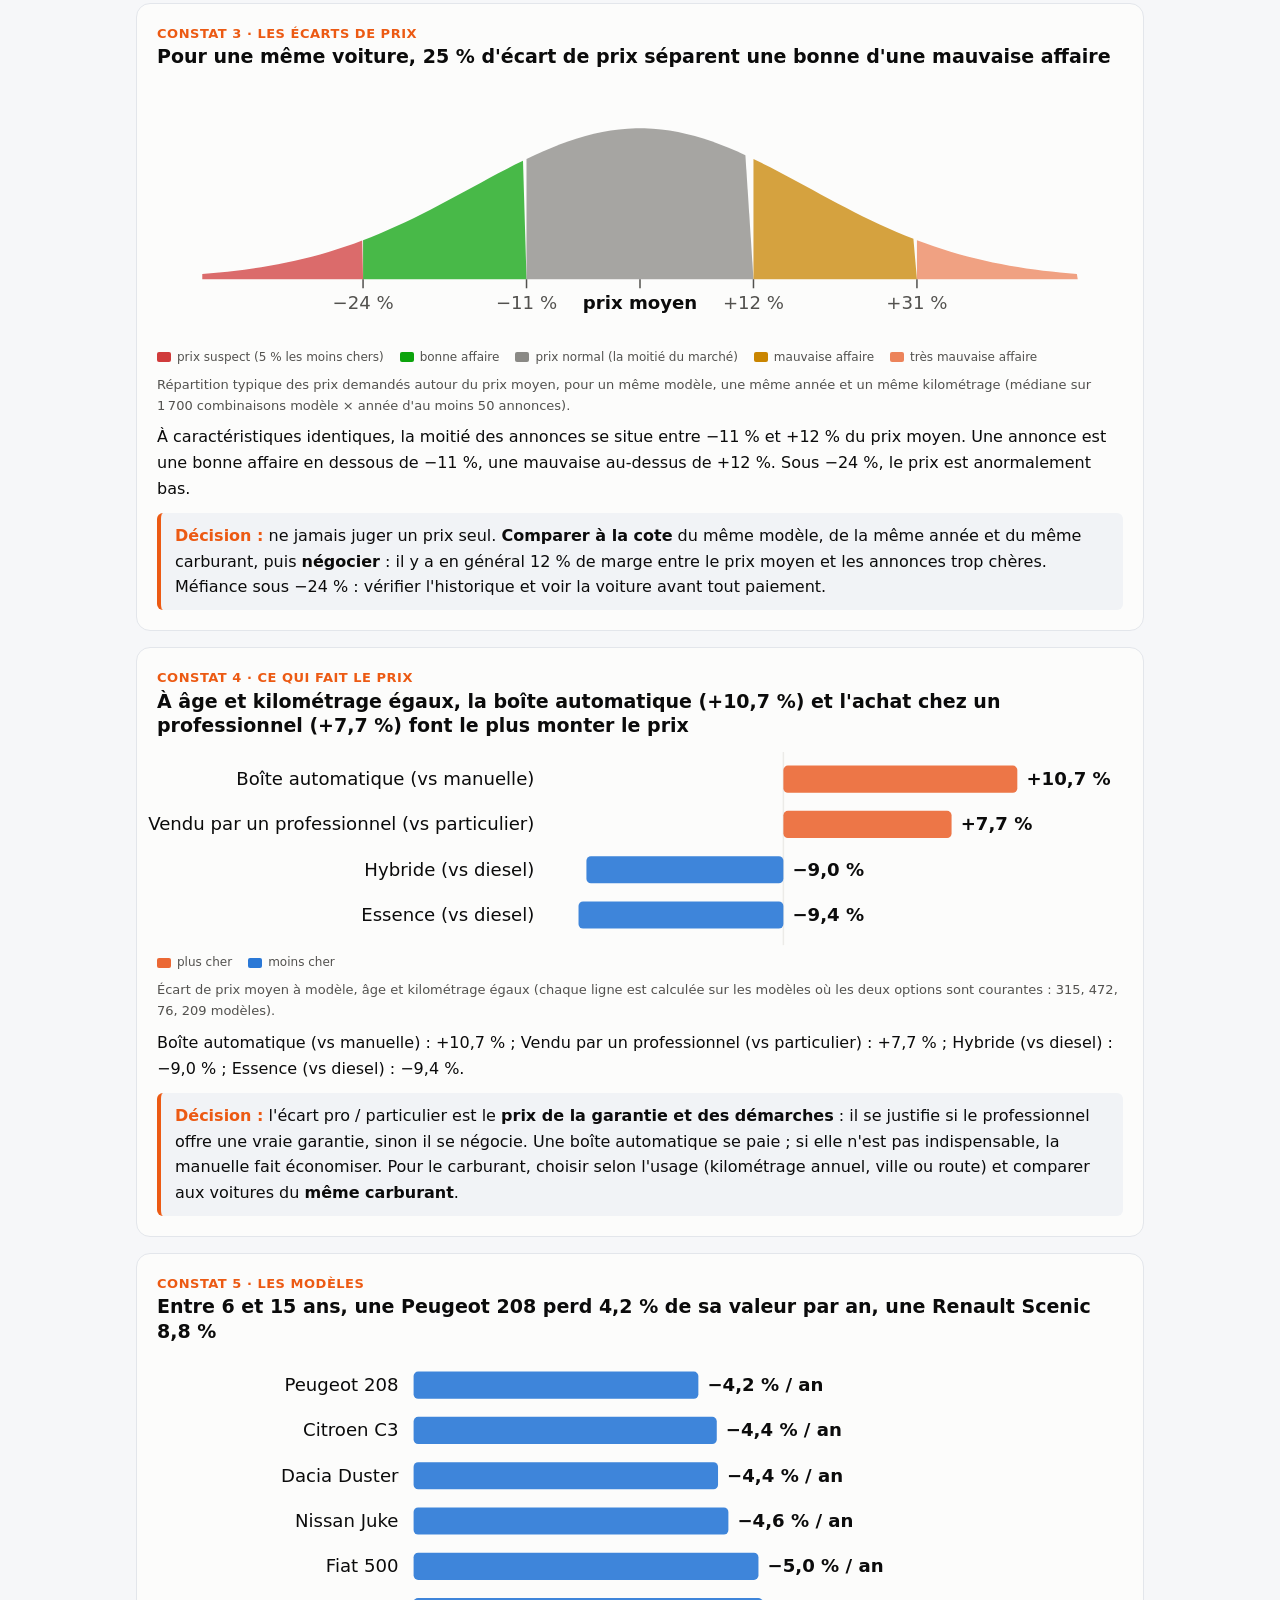
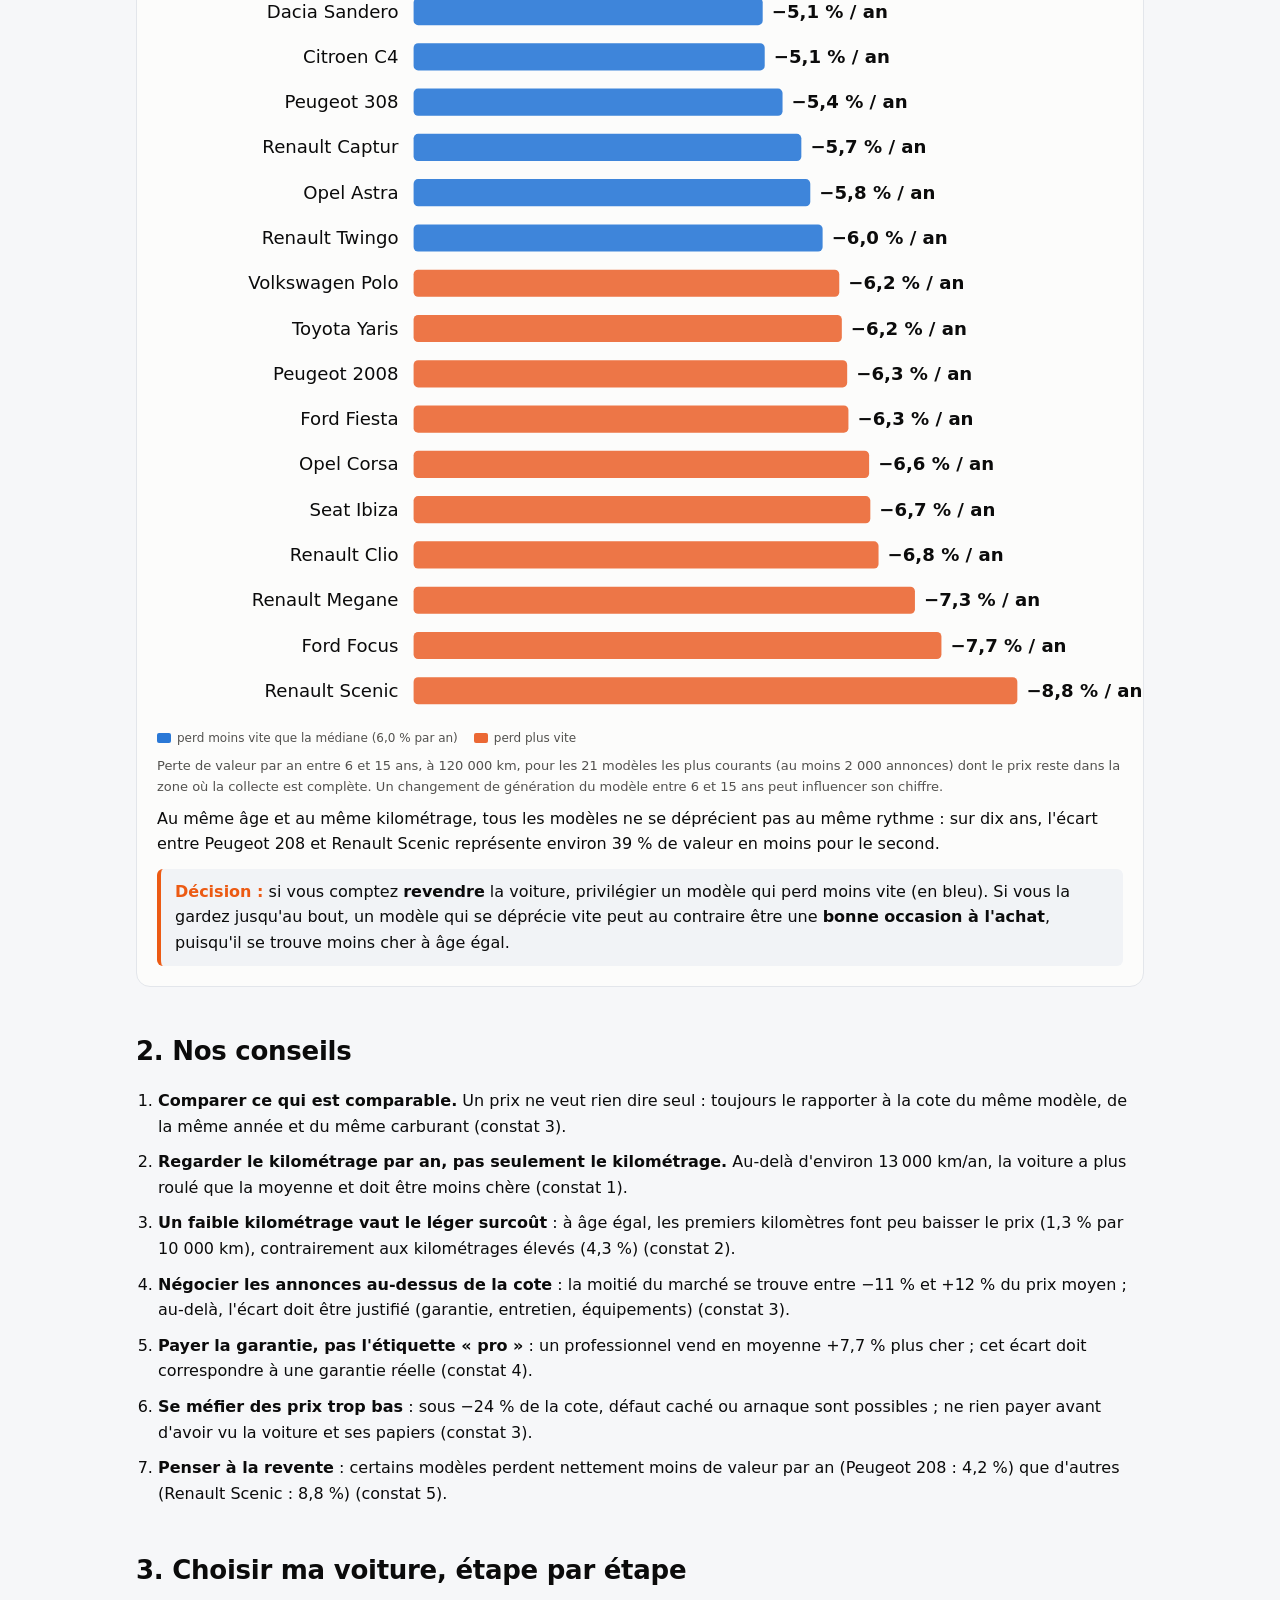
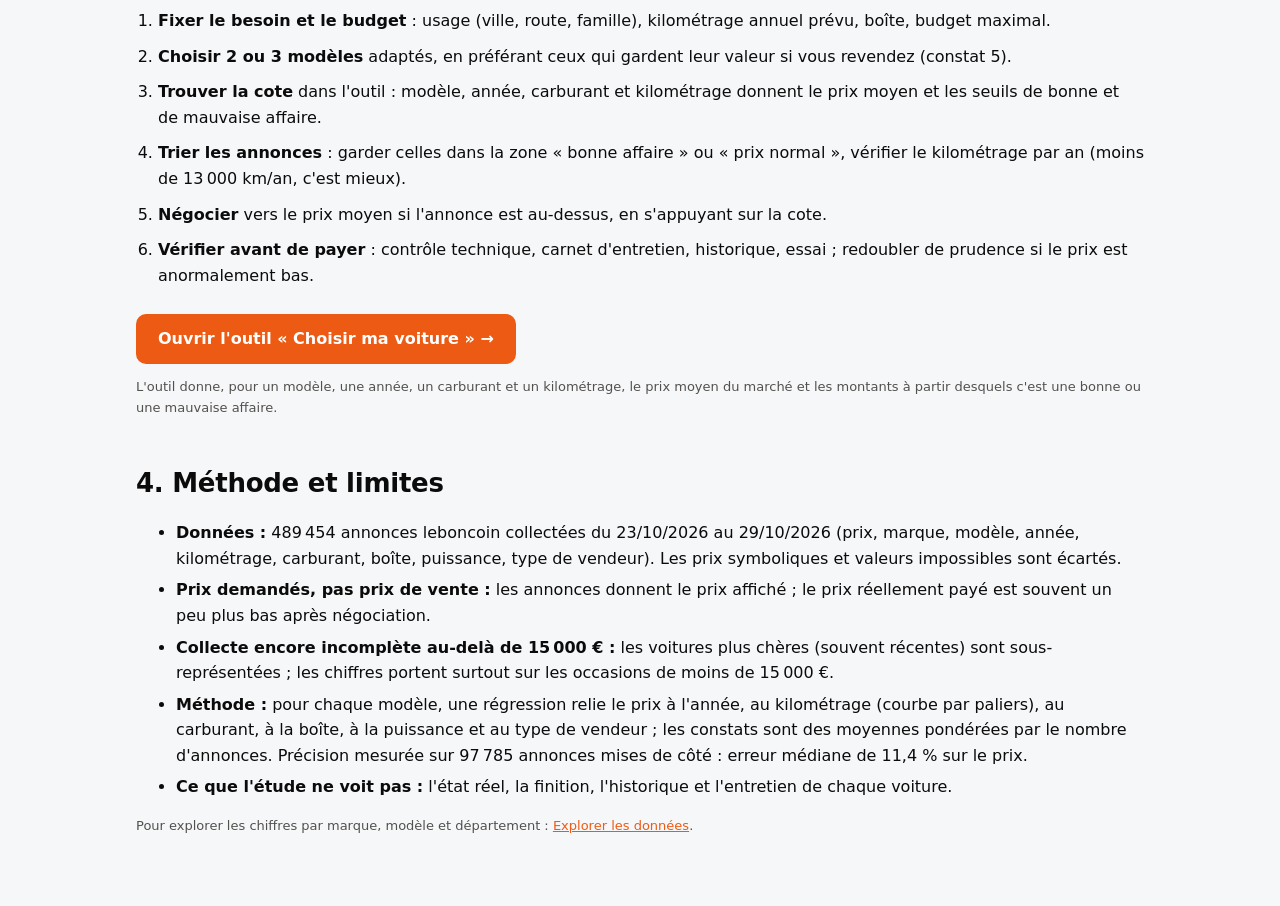
==== commit 43000c54: "Étude du marché de l'occasion : constats, conseils et outil La page « Marché réel » devient une étud" ====
--- a/docs/marche-occasion/index.html
+++ b/docs/marche-occasion/index.html
@@ -3,298 +3,275 @@
 <head>
 <meta charset="utf-8">
 <meta name="viewport" content="width=device-width, initial-scale=1">
-<title>Marché de l'occasion réel</title>
-<meta name="description" content="Prix, décote et carte du marché des voitures d'occasion en France, calculés sur plusieurs centaines de milliers d'annonces leboncoin, avec un estimateur de prix.">
+<title>Étude du marché de l'occasion</title>
+<meta name="description" content="Ce que des centaines de milliers d'annonces de voitures d'occasion nous apprennent sur la décote, les écarts de prix et les modèles qui gardent leur valeur, et comment s'en servir pour choisir sa voiture.">
 <style>
 :root {
   color-scheme: light;
   --bg: #f6f7f9; --surface: #fcfcfb; --soft: #f1f3f6; --text: #0b0b0b; --muted: #52514e; --line: #e3e6eb; --grid: #ecebe8;
-  --accent: #ec5a13; --s1: #2a78d6; --s2: #eb6834; --crit: #d03b3b;
-  --q1: #cde2fb; --q2: #9ec5f4; --q3: #6da7ec; --q4: #3987e5; --q5: #256abf; --q6: #104281; --nodata: #e6e5e1;
+  --accent: #ec5a13; --s1: #2a78d6; --s2: #eb6834;
+  --tbas: #d03b3b; --bas: #0ca30c; --ok: #8a8985; --haut: #c98500; --thaut: #ec835a;
 }
 @media (prefers-color-scheme: dark) { :root:not([data-theme="light"]) {
-  color-scheme: dark;
-  --bg: #0f1115; --surface: #1a1a19; --soft: #23231f; --text: #f0efec; --muted: #c3c2b7; --line: #34342f; --grid: #2b2b28;
-  --accent: #ff7a3a; --s1: #3987e5; --s2: #d95926;
-  --q1: #104281; --q2: #184f95; --q3: #1c5cab; --q4: #2a78d6; --q5: #5598e7; --q6: #9ec5f4; --nodata: #2e2e2a;
+  color-scheme: dark; --bg: #0f1115; --surface: #1a1a19; --soft: #23231f; --text: #f0efec; --muted: #c3c2b7; --line: #34342f; --grid: #2b2b28; --accent: #ff7a3a; --s1: #3987e5; --s2: #d95926; --ok: #9a9993;
 } }
-:root[data-theme="dark"] {
-  color-scheme: dark;
-  --bg: #0f1115; --surface: #1a1a19; --soft: #23231f; --text: #f0efec; --muted: #c3c2b7; --line: #34342f; --grid: #2b2b28;
-  --accent: #ff7a3a; --s1: #3987e5; --s2: #d95926;
-  --q1: #104281; --q2: #184f95; --q3: #1c5cab; --q4: #2a78d6; --q5: #5598e7; --q6: #9ec5f4; --nodata: #2e2e2a;
-}
+:root[data-theme="dark"] { color-scheme: dark; --bg: #0f1115; --surface: #1a1a19; --soft: #23231f; --text: #f0efec; --muted: #c3c2b7; --line: #34342f; --grid: #2b2b28; --accent: #ff7a3a; --s1: #3987e5; --s2: #d95926; --ok: #9a9993; }
 * { box-sizing: border-box; }
-[hidden] { display: none !important; }
-body { margin: 0; background: var(--bg); color: var(--text); font: 15px/1.5 system-ui, -apple-system, "Segoe UI", sans-serif; }
-.wrap { max-width: 1280px; margin: 0 auto; padding: 24px 16px 48px; }
-h1 { font-size: clamp(22px, 3vw, 30px); margin: 0 0 4px; letter-spacing: -.02em; }
-h2 { font-size: 17px; margin: 0 0 2px; }
-.sous { color: var(--muted); margin: 0 0 12px; }
-.note { color: var(--muted); font-size: 13px; margin: 0 0 12px; }
-a { color: var(--accent); }
-.nav-projets { display: flex; flex-wrap: wrap; gap: 6px; margin-bottom: 14px; font-size: 13px; }
+body { margin: 0; background: var(--bg); color: var(--text); font: 16px/1.6 system-ui, -apple-system, "Segoe UI", sans-serif; }
+.wrap { max-width: 1040px; margin: 0 auto; padding: 24px 16px 56px; }
+.nav-projets { display: flex; flex-wrap: wrap; gap: 6px; margin-bottom: 18px; font-size: 13px; }
 .nav-projets a { padding: 4px 12px; border-radius: 999px; border: 1px solid var(--line); background: var(--surface); color: var(--muted); text-decoration: none; font-weight: 500; }
 .nav-projets a:hover { color: var(--text); }
 .nav-projets a[aria-current="page"] { background: var(--accent); border-color: var(--accent); color: #fff; }
-.filtres { display: flex; flex-wrap: wrap; gap: 10px; align-items: flex-end; background: var(--surface); border: 1px solid var(--line); border-radius: 12px; padding: 12px 14px; margin-bottom: 14px; }
-.filtres label { display: flex; flex-direction: column; font-size: 12px; color: var(--muted); gap: 3px; min-width: 160px; flex: 1 1 160px; }
-select, input { font: inherit; font-size: 14px; padding: 6px 8px; border: 1px solid var(--line); border-radius: 8px; background: var(--soft); color: var(--text); min-width: 0; width: 100%; }
-button.lien { font: inherit; background: none; border: 0; color: var(--accent); cursor: pointer; padding: 0; }
-.kpis { display: grid; grid-template-columns: repeat(auto-fit, minmax(160px, 1fr)); gap: 12px; margin-bottom: 14px; }
-.kpi { background: var(--surface); border: 1px solid var(--line); border-radius: 12px; padding: 14px 16px; }
-.kpi .v { font-size: 26px; font-weight: 700; letter-spacing: -.02em; }
-.kpi .l { color: var(--muted); font-size: 13px; }
-.grille { display: grid; grid-template-columns: repeat(2, minmax(0, 1fr)); gap: 14px; }
-.panneau { background: var(--surface); border: 1px solid var(--line); border-radius: 12px; padding: 16px; min-width: 0; overflow-x: auto; }
-.panneau.large { grid-column: 1 / -1; }
-@media (max-width: 900px) { .grille { grid-template-columns: 1fr; } }
-@media (min-width: 901px) { .panneau.l2 { grid-column: span 2; } }
-@media (min-width: 1100px) {
-  .wrap { max-width: 1760px; padding: 24px 28px 48px; }
-  .disposition { display: grid; grid-template-columns: 250px minmax(0, 1fr); gap: 20px; align-items: start; }
-  .filtres { flex-direction: column; align-items: stretch; flex-wrap: nowrap; position: sticky; top: 16px; margin: 0; }
-  .filtres label { flex: none; min-width: 0; }
-  .filtres::before { content: "Filtres"; font-weight: 600; font-size: 15px; }
-}
-@media (min-width: 1500px) { .grille { grid-template-columns: repeat(3, minmax(0, 1fr)); } .kpis { grid-template-columns: repeat(5, 1fr); } }
-@media (max-width: 700px) { .liste { font-size: 13px; } .liste td, .liste th { padding: 5px 4px; } }
-svg { display: block; width: 100%; height: auto; overflow: visible; }
-svg text { fill: var(--muted); font-size: 11px; font-family: inherit; }
-.grid line, .axe line { stroke: var(--grid); }
-.barre { fill: var(--s1); }
-.barre.survol { fill: var(--s2); }
-.ligne { fill: none; stroke: var(--s1); stroke-width: 2; }
-.point { fill: var(--s1); stroke: var(--surface); stroke-width: 2; }
-.cible { fill: transparent; cursor: crosshair; }
-#bulle { position: fixed; pointer-events: none; background: var(--text); color: var(--bg); font-size: 13px; padding: 6px 9px; border-radius: 8px; opacity: 0; transition: opacity .1s; z-index: 50; max-width: 280px; line-height: 1.35; }
-.liste { width: 100%; border-collapse: collapse; font-size: 14px; }
-.liste th { text-align: left; color: var(--muted); font-weight: 500; font-size: 12px; padding: 6px 8px; border-bottom: 1px solid var(--line); white-space: nowrap; }
-.liste td { padding: 6px 8px; border-bottom: 1px solid var(--line); vertical-align: middle; }
-.liste td.n, .liste th.n { text-align: right; font-variant-numeric: tabular-nums; white-space: nowrap; }
-.liste tr.clic { cursor: pointer; }
-.liste tr.clic:hover td { background: var(--soft); }
-.jauge { height: 8px; border-radius: 4px; background: var(--s1); min-width: 2px; }
-.defile { max-height: 460px; overflow: auto; }
-.carte-dep path { stroke: var(--surface); stroke-width: .6; }
-.carte-dep path:hover { stroke: var(--text); stroke-width: 1.2; }
-.legende { display: flex; align-items: center; font-size: 12px; color: var(--muted); margin-top: 8px; flex-wrap: wrap; }
-.legende span.c { width: 34px; height: 10px; display: inline-block; }
-.legende .t { margin: 0 8px; }
-.onglets { display: flex; gap: 6px; margin: 8px 0; flex-wrap: wrap; }
-.onglets button { font: inherit; font-size: 13px; padding: 4px 10px; border-radius: 999px; border: 1px solid var(--line); background: var(--soft); color: var(--text); cursor: pointer; }
-.onglets button.on { background: var(--text); color: var(--bg); border-color: var(--text); }
-.estim { display: grid; grid-template-columns: repeat(auto-fit, minmax(150px, 1fr)); gap: 10px; margin: 10px 0; }
-.estim label { display: flex; flex-direction: column; font-size: 12px; color: var(--muted); gap: 3px; }
-.resultat { background: var(--soft); border-radius: 10px; padding: 14px; }
-.resultat .v { font-size: 28px; font-weight: 700; }
-.avert { font-size: 13px; color: var(--muted); border-left: 3px solid var(--crit); padding: 4px 10px; margin: 8px 0 0; }
-.vide { color: var(--muted); padding: 20px 0; text-align: center; }
-footer { color: var(--muted); font-size: 13px; margin-top: 24px; }
+h1 { font-size: clamp(26px, 4vw, 38px); line-height: 1.15; margin: 0 0 10px; letter-spacing: -.02em; }
+h2 { font-size: clamp(21px, 2.6vw, 26px); margin: 44px 0 6px; letter-spacing: -.01em; }
+h3 { font-size: 19px; line-height: 1.3; margin: 0 0 8px; }
+.chapo { color: var(--muted); max-width: 760px; margin: 0 0 8px; }
+.note { color: var(--muted); font-size: 13px; }
+a { color: var(--accent); }
+.essentiel { display: grid; grid-template-columns: repeat(auto-fit, minmax(210px, 1fr)); gap: 12px; margin: 24px 0 8px; }
+.essentiel > div { background: var(--surface); border: 1px solid var(--line); border-radius: 12px; padding: 14px 16px; }
+.essentiel .v { font-size: 28px; font-weight: 800; letter-spacing: -.02em; }
+.essentiel .l { color: var(--muted); font-size: 14px; line-height: 1.4; }
+.constat { background: var(--surface); border: 1px solid var(--line); border-radius: 14px; padding: 20px; margin: 16px 0; }
+.constat .num { color: var(--accent); font-weight: 700; font-size: 13px; text-transform: uppercase; letter-spacing: .04em; }
+.constat p { margin: 8px 0 0; }
+.decision { margin-top: 12px !important; padding: 10px 14px; background: var(--soft); border-left: 4px solid var(--accent); border-radius: 6px; }
+.decision b:first-child { color: var(--accent); }
+figure { margin: 14px 0 0; }
+figure svg { display: block; width: 100%; height: auto; overflow: visible; }
+figure text { font-size: 12px; fill: var(--muted); font-family: inherit; }
+figure .lib { fill: var(--text); }
+figure .val { fill: var(--text); font-weight: 700; }
+figure .grille line { stroke: var(--grid); }
+figcaption { font-size: 13px; color: var(--muted); margin-top: 8px; }
+.legende { display: flex; flex-wrap: wrap; gap: 6px 16px; font-size: 12px; color: var(--muted); margin-top: 8px; }
+.legende span { display: inline-flex; align-items: center; gap: 6px; }
+.legende i { display: inline-block; width: 14px; height: 10px; border-radius: 2px; }
+ol.conseils, ol.etapes { padding-left: 22px; }
+ol.conseils li, ol.etapes li { margin: 10px 0; }
+.bouton { display: inline-block; margin-top: 10px; padding: 12px 22px; background: var(--accent); color: #fff; text-decoration: none; border-radius: 10px; font-weight: 700; }
+.bouton:hover { filter: brightness(1.05); }
+.limites li { margin: 6px 0; }
+#bulle { position: fixed; pointer-events: none; background: var(--text); color: var(--bg); font-size: 13px; padding: 6px 9px; border-radius: 8px; opacity: 0; transition: opacity .1s; z-index: 50; line-height: 1.35; }
 </style>
-<link rel="stylesheet" href="commun.css">
 </head>
 <body>
 <div class="wrap">
   <nav class="nav-projets" aria-label="Projets">
     <a href="../index.html">← Accueil</a>
     <a href="../smart-data/index.html">Smart Data — marché de l'occasion</a>
-    <a href="index.html" aria-current="page">Marché réel (leboncoin)</a>
+    <a href="index.html" aria-current="page">Marché réel : l'étude</a>
+    <a href="outil.html">Choisir ma voiture</a>
+    <a href="explorer.html">Explorer les données</a>
   </nav>
-  <h1>Le marché réel des voitures d'occasion</h1>
-  <p class="sous" id="sous"></p>
-  <p class="note">Statistiques calculées sur des annonces de particuliers et de professionnels publiées sur leboncoin. Seuls des chiffres agrégés sont publiés ici : aucune annonce, aucun vendeur, aucune photo. La collecte s'est faite par tranches de prix et n'est pas encore complète pour les voitures les plus chères : les comparaisons à modèle égal (décote, estimation) sont plus fiables que les chiffres « toutes voitures ».</p>
-
-  <div class="disposition">
-    <div class="filtres" id="filtres"></div>
-    <main>
-      <div class="kpis" id="kpis"></div>
-      <div class="grille">
-        <div class="panneau"><h2>Répartition des prix</h2><p class="note">Nombre d'annonces par tranche de 1 000 €.</p><div id="g-prix"></div></div>
-        <div class="panneau"><h2>Décote selon l'année</h2><p class="note">Prix médian par année de mise en circulation (au moins 10 annonces).</p><div id="g-annee"></div></div>
-        <div class="panneau"><h2>Décote selon le kilométrage</h2><p class="note">Prix médian par tranche de kilométrage.</p><div id="g-km"></div></div>
-        <div class="panneau"><h2>Carburants</h2><p class="note">Part des annonces et prix médian.</p><div id="g-carbu"></div></div>
-        <div class="panneau l2"><h2>Marques et modèles</h2><p class="note">Cliquer sur une ligne pour filtrer.</p>
-          <div class="onglets" id="o-liste"><button data-v="marque" class="on">Marques</button><button data-v="modele">Modèles</button></div>
-          <div class="defile" id="t-liste"></div></div>
-        <div class="panneau"><h2>Carte des départements</h2>
-          <div class="onglets" id="o-carte"><button data-v="prix" class="on">Prix médian</button><button data-v="nb">Nombre d'annonces</button><button data-v="km">Km médian</button></div>
-          <div id="g-carte"></div><div class="legende" id="leg-carte"></div></div>
-        <div class="panneau l2"><h2>Estimer un prix · juger une annonce</h2>
-          <p class="note">Choisis le modèle, l'année et le kilométrage : tu obtiens le prix habituel. Ajoute le prix demandé d'une annonce pour savoir s'il est correct. Modèle statistique (prix selon l'âge et le kilométrage) ajusté pour chaque modèle ayant au moins 30 annonces ; il ne tient pas compte de la finition ni de l'état.</p>
-          <div class="estim" id="estim"></div><div id="estim-res"></div></div>
-      </div>
-    </main>
-  </div>
-  <footer>Projet étudiant (IAE). Données : annonces publiques leboncoin, agrégées ; leboncoin n'est pas associé à ce projet.</footer>
+
+  <h1 id="titre">Ce que les annonces nous apprennent sur le marché de l'occasion</h1>
+  <p class="chapo" id="chapo"></p>
+  <div class="essentiel" id="essentiel"></div>
+
+  <h2>1. Ce que les données nous apprennent</h2>
+  <p class="chapo">Cinq constats, calculés sur les annonces à modèle, année et carburant comparables. Chaque titre répond à une question ; chaque constat se termine par la décision qu'on en tire.</p>
+  <div id="constats"></div>
+
+  <h2>2. Nos conseils</h2>
+  <ol class="conseils" id="conseils"></ol>
+
+  <h2>3. Choisir ma voiture, étape par étape</h2>
+  <ol class="etapes" id="etapes"></ol>
+  <a class="bouton" href="outil.html">Ouvrir l'outil « Choisir ma voiture » →</a>
+  <p class="note">L'outil donne, pour un modèle, une année, un carburant et un kilométrage, le prix moyen du marché et les montants à partir desquels c'est une bonne ou une mauvaise affaire.</p>
+
+  <h2>4. Méthode et limites</h2>
+  <ul class="limites" id="limites"></ul>
+  <p class="note">Pour explorer les chiffres par marque, modèle et département : <a href="explorer.html">Explorer les données</a>.</p>
 </div>
 <div id="bulle"></div>
-<script src="donnees.js"></script>
-<script src="geo-departements.js"></script>
-<script src="commun.js"></script>
+
+<script src="modele-prix.js"></script>
 <script>
-const D = window.AGREGATS, G = D.groupes, MODELES = D.modeles;
+const M = window.MODELE_PRIX, G = M.groupes, AREF = M.anneeRef, NOEUDS = [5, 10, 15, 20, 25];
 const $ = s => document.querySelector(s);
 const esc = s => String(s ?? '').replace(/[&<>"']/g, c => ({'&':'&amp;','<':'&lt;','>':'&gt;','"':'&quot;',"'":'&#39;'}[c]));
 const NF = new Intl.NumberFormat('fr-FR', {maximumFractionDigits: 0});
-const nf = n => n == null || isNaN(n) ? '—' : NF.format(n);
-const eur = n => n == null ? '—' : nf(n) + ' €';
-const kmf = n => n == null ? '—' : nf(n) + ' km';
-const pct = x => Math.round(x * 100) + ' %';
-const ANNEE = new Date().getFullYear();
-const KM = [0, 20, 40, 60, 80, 100, 120, 140, 160, 180, 200, 250, 300];
-const F = {marque: '', modele: ''};
-let modeListe = 'marque', modeCarte = 'prix';
-
-// ---------- bulle ----------
+const pc = (x, d = 0) => (x * 100).toLocaleString('fr-FR', {minimumFractionDigits: d, maximumFractionDigits: d}) + ' %';
+const pcs = (x, d = 0) => (x > 0 ? '+' : x < 0 ? '−' : '') + pc(Math.abs(x), d);
+const arrondi = (v, p) => Math.round(v / p) * p;
+
+// ===================== Calculs (tous les chiffres de la page viennent d'ici) =====================
+const modeles = Object.entries(G).filter(([k, g]) => g.forme && k !== '*' && !k.endsWith('|*'));
+const moyP = (f, filtre = () => true) => { let w = 0, s = 0; for (const [k, g] of modeles) { if (!filtre(g)) continue; const v = f(g); if (v == null || !isFinite(v)) continue; w += g.n; s += g.n * v; } return w ? s / w : NaN; };
+
+// C1 — âge contre kilométrage (modèle complet, effets estimés ensemble), pondéré par le nombre d'annonces
+const bAge = moyP(g => g.b[1]), bKm = moyP(g => g.b[2]);
+const C1 = {an: 1 - Math.exp(bAge), km10: 1 - Math.exp(bKm), kmEquiv: bAge / bKm * 10000, kmParAn: M.kmParAn};
+
+// C2 — à modèle et année égaux, perte par tranche de 10 000 km selon le kilométrage (courbes propres à chaque année)
+const perte10k = (lp, a, b) => 1 - Math.exp((lp(b) - lp(a)) / ((b - a) / 10000));
+const SEGS = [[0, 50000, 'moins de 50 000 km'], [50000, 150000, '50 000 à 150 000 km'], [150000, 250000, '150 000 à 250 000 km']];
+const C2 = (() => {
+  const acc = SEGS.map(() => ({w: 0, s: 0})); let n = 0;
+  for (const [, g] of modeles) for (const c of Object.values(g.annees)) {
+    if (c[0] < 20 || c.length < 11) continue; n++;
+    const f = c.slice(5, 11), lf = km => { const x = km / 10000; return f[0] * x + NOEUDS.reduce((s, k, j) => s + f[1 + j] * Math.max(0, x - k), 0); };
+    SEGS.forEach(([a, b], i) => { if (b < c[3] || a > c[4]) return; acc[i].w += c[0]; acc[i].s += c[0] * Math.log(1 - perte10k(lf, a, b)); });
+  }
+  return {n, pertes: acc.map(a => 1 - Math.exp(a.s / a.w))};
+})();
+
+// C3 — dispersion des prix pour une même voiture (modèle × année avec au moins 50 annonces) : médiane des écarts-types
+const C3 = (() => {
+  const s = []; for (const [, g] of modeles) for (const c of Object.values(g.annees)) if (c[0] >= 50) s.push(c[2]);
+  s.sort((a, b) => a - b); const sig = s[s.length >> 1];
+  return {n: s.length, sig, p5: Math.exp(-1.645 * sig) - 1, p25: Math.exp(-0.674 * sig) - 1, p75: Math.exp(0.674 * sig) - 1, p95: Math.exp(1.645 * sig) - 1, ecart: Math.exp(2 * 0.674 * sig) - 1};
+})();
+
+// C4 — ce qui fait le prix, à âge et kilométrage égaux (modèles où les deux options sont courantes)
+const avec = (cb, n = 30) => g => (g.carbus[cb] || 0) >= n && (g.carbus.Diesel || 0) >= n;
+const nModeles = f => modeles.filter(([, g]) => f(g)).length;
+const C4 = [
+  {lib: 'Boîte automatique (vs manuelle)', v: Math.exp(moyP(g => g.b[4], g => g.auto > 0.05 && g.auto < 0.95)) - 1, n: nModeles(g => g.auto > 0.05 && g.auto < 0.95)},
+  {lib: 'Vendu par un professionnel (vs particulier)', v: Math.exp(moyP(g => g.b[5])) - 1, n: modeles.length},
+  {lib: 'Hybride (vs diesel)', v: Math.exp(moyP(g => g.b[7], avec('Hybride'))) - 1, n: nModeles(avec('Hybride'))},
+  {lib: 'Essence (vs diesel)', v: Math.exp(moyP(g => g.b[6], avec('Essence'))) - 1, n: nModeles(avec('Essence'))},
+].filter(x => x.n >= 10 && isFinite(x.v));
+
+// C5 — modèles courants qui gardent le mieux leur valeur : perte par an entre 6 et 15 ans, à 120 000 km,
+// composition réelle de chaque année ; uniquement les modèles dont le prix à 6 ans reste sous le seuil de collecte complète
+function prixAnnee(g, an, km = 120000) {
+  const c = g.annees[an]; if (!c || c[0] < 30 || c.length < 20) return null;
+  const k = km / 10000, f = c.slice(5, 11), moy = c.slice(11, 20);
+  let lp = c[1] + f[0] * k + NOEUDS.reduce((s, n, j) => s + f[1 + j] * Math.max(0, k - n), 0);
+  for (let j = 0; j < 9; j++) lp += g.forme[6 + j] * moy[j];
+  return Math.exp(lp);
+}
+const C5 = (() => {
+  const r = [];
+  for (const [k, g] of modeles) {
+    if (g.n < 2000) continue;
+    const pts = []; for (let a = 6; a <= 15; a++) { const p = prixAnnee(g, AREF - a); if (p) pts.push([a, Math.log(p)]); }
+    const p6 = prixAnnee(g, AREF - 6);
+    if (pts.length < 7 || !p6 || (M.plafondCollecte && p6 > 0.85 * M.plafondCollecte)) continue;
+    const ma = pts.reduce((s, p) => s + p[0], 0) / pts.length, ml = pts.reduce((s, p) => s + p[1], 0) / pts.length;
+    const pente = pts.reduce((s, p) => s + (p[0] - ma) * (p[1] - ml), 0) / pts.reduce((s, p) => s + (p[0] - ma) ** 2, 0);
+    r.push({nom: k.replace('|', ' '), n: g.n, parAn: 1 - Math.exp(pente), p6});
+  }
+  r.sort((a, b) => a.parAn - b.parAn);
+  const med = r.length ? r.map(x => x.parAn).sort((a, b) => a - b)[r.length >> 1] : NaN;
+  return {liste: r, med};
+})();
+
+// ===================== Petits graphiques SVG =====================
 const bulle = $('#bulle');
-function montre(e, html) { bulle.innerHTML = html; bulle.style.opacity = 1; const w = bulle.offsetWidth, h = bulle.offsetHeight; let x = e.clientX + 14, y = e.clientY + 14; if (x + w > innerWidth - 8) x = e.clientX - w - 14; if (y + h > innerHeight - 8) y = e.clientY - h - 14; bulle.style.left = x + 'px'; bulle.style.top = y + 'px'; }
-const cache = () => { bulle.style.opacity = 0; };
-
-// ---------- groupes ----------
-const cle = () => F.modele ? 'mm:' + F.marque + '|' + F.modele : F.marque ? 'm:' + F.marque : '';
-const marques = Object.keys(G).filter(k => k.startsWith('m:')).map(k => k.slice(2)).sort((a, b) => a.localeCompare(b, 'fr'));
-const modelesDe = m => Object.keys(G).filter(k => k.startsWith('mm:' + m + '|')).map(k => k.split('|')[1]).sort((a, b) => a.localeCompare(b, 'fr'));
-
-function dessineFiltres() {
-  const opt = (vals, v, tous) => `<option value="">${tous}</option>` + vals.map(x => `<option${x === v ? ' selected' : ''}>${esc(x)}</option>`).join('');
-  $('#filtres').innerHTML = `<label>Marque<select id="marque">${opt(marques, F.marque, 'Toutes les marques')}</select></label>` +
-    (F.marque ? `<label>Modèle<select id="modele">${opt(modelesDe(F.marque), F.modele, 'Tous les modèles')}</select></label>` : '') +
-    ((F.marque) ? '<button class="lien" id="raz">Tout afficher</button>' : '');
-  $('#marque').onchange = e => { F.marque = e.target.value; F.modele = ''; maj(); };
-  if ($('#modele')) $('#modele').onchange = e => { F.modele = e.target.value; maj(); };
-  if ($('#raz')) $('#raz').onclick = () => { F.marque = F.modele = ''; maj(); };
-}
-
-// ---------- graphiques ----------
-const W = 560, H = 260, MG = {h: 12, d: 12, b: 34, g: 56};
-const echelle = (d0, d1, r0, r1) => v => r0 + (v - d0) / (d1 - d0 || 1) * (r1 - r0);
-function graduations(max, n = 4) { const pas = Math.pow(10, Math.floor(Math.log10(Math.max(1, max) / n))); const m = [1, 2, 2.5, 5, 10].find(k => max / (k * pas) <= n) * pas; const t = [0]; while (t.at(-1) < max) t.push(t.at(-1) + m); return t; }
-const court = v => v >= 1e6 ? (v / 1e6).toLocaleString('fr-FR', {maximumFractionDigits: 1}) + ' M' : v >= 1e3 ? (v / 1e3).toLocaleString('fr-FR', {maximumFractionDigits: 1}) + ' k' : String(v);
-
-function barres(el, data, tip) {
-  if (!data.length) { el.innerHTML = '<div class="vide">Pas assez de données.</div>'; return; }
-  const ticks = graduations(Math.max(...data.map(d => d.v)) || 1), top = ticks.at(-1);
-  const y = echelle(0, top, H - MG.b, MG.h), bw = (W - MG.g - MG.d) / data.length, gap = Math.min(2, bw * .2);
-  let s = `<svg viewBox="0 0 ${W} ${H}" role="img">` + ticks.map(t => `<g class="grid"><line x1="${MG.g}" x2="${W - MG.d}" y1="${y(t)}" y2="${y(t)}"/></g><text x="${MG.g - 6}" y="${y(t) + 4}" text-anchor="end">${court(t)}</text>`).join('');
-  data.forEach((d, i) => {
-    const x = MG.g + i * bw, h = Math.max(0, y(0) - y(d.v)), r = Math.min(4, (bw - gap) / 2, h);
-    if (h > 0) s += `<path class="barre" data-i="${i}" d="M${x + gap / 2},${y(0)} V${y(d.v) + r} Q${x + gap / 2},${y(d.v)} ${x + gap / 2 + r},${y(d.v)} H${x + bw - gap / 2 - r} Q${x + bw - gap / 2},${y(d.v)} ${x + bw - gap / 2},${y(d.v) + r} V${y(0)} Z"/>`;
-    s += `<rect class="cible" data-i="${i}" x="${x}" y="${MG.h}" width="${bw}" height="${H - MG.b - MG.h}"/>`;
-    if (d.l) s += `<text x="${x + bw / 2}" y="${H - MG.b + 15}" text-anchor="middle">${esc(d.l)}</text>`;
+function info(el, html) { el.addEventListener('mousemove', e => { bulle.innerHTML = html; bulle.style.opacity = 1; bulle.style.left = Math.min(innerWidth - bulle.offsetWidth - 8, e.clientX + 14) + 'px'; bulle.style.top = (e.clientY + 14) + 'px'; }); el.addEventListener('mouseleave', () => bulle.style.opacity = 0); }
+// Barres horizontales (valeurs positives ou négatives), étiquettes à gauche, valeur au bout
+function barresH(items, {max, couleur = 'var(--s1)', fmt = v => pc(v, 1), larg = 220} = {}) {
+  const W = 640, h = 30, H = items.length * h + 8, x0 = larg, x1 = W - 70;
+  const vmax = max || Math.max(...items.map(i => Math.abs(i.v))), aNeg = items.some(i => i.v < 0);
+  const zero = aNeg ? x0 + (x1 - x0) / 2 : x0, echelle = (aNeg ? (x1 - x0) / 2 : x1 - x0) / vmax;
+  let s = `<svg viewBox="0 0 ${W} ${H}" role="img">`;
+  if (aNeg) s += `<g class="grille"><line x1="${zero}" x2="${zero}" y1="0" y2="${H}"/></g>`;
+  items.forEach((it, i) => {
+    const y = 4 + i * h, w = Math.abs(it.v) * echelle, x = it.v >= 0 ? zero : zero - w, c = it.couleur || couleur;
+    s += `<text class="lib" x="${x0 - 10}" y="${y + 18}" text-anchor="end">${esc(it.lib)}</text>`;
+    s += `<rect data-i="${i}" x="${x}" y="${y + 5}" width="${Math.max(2, w)}" height="${h - 12}" rx="3" fill="${c}" opacity="${it.pale ? .45 : .9}"/>`;
+    // Valeur au bout des barres positives ; pour les négatives, juste à droite de l'axe zéro (pour ne pas chevaucher les libellés)
+    s += `<text class="val" x="${it.v >= 0 ? x + w + 6 : zero + 6}" y="${y + 18}" text-anchor="start">${fmt(it.v)}</text>`;
   });
-  el.innerHTML = s + `<g class="axe"><line x1="${MG.g}" x2="${W - MG.d}" y1="${y(0)}" y2="${y(0)}"/></g></svg>`;
-  el.querySelectorAll('.cible').forEach(c => { const i = +c.dataset.i, b = el.querySelector(`.barre[data-i="${i}"]`); c.onmousemove = e => { b?.classList.add('survol'); montre(e, tip(data[i])); }; c.onmouseleave = () => { b?.classList.remove('survol'); cache(); }; });
-}
-
-function courbe(el, data, tip) {
-  if (data.length < 2) { el.innerHTML = '<div class="vide">Pas assez de données.</div>'; return; }
-  const ticks = graduations(Math.max(...data.map(d => d.v))), top = ticks.at(-1);
-  const x0 = data[0].x, x1 = data.at(-1).x, x = echelle(x0, x1, MG.g + 6, W - MG.d - 6), y = echelle(0, top, H - MG.b, MG.h), pas = Math.max(1, Math.ceil((x1 - x0) / 8));
-  let s = `<svg viewBox="0 0 ${W} ${H}" role="img">` + ticks.map(t => `<g class="grid"><line x1="${MG.g}" x2="${W - MG.d}" y1="${y(t)}" y2="${y(t)}"/></g><text x="${MG.g - 6}" y="${y(t) + 4}" text-anchor="end">${court(t)}</text>`).join('');
-  for (let v = x0; v <= x1; v += pas) s += `<text x="${x(v)}" y="${H - MG.b + 15}" text-anchor="middle">${v}</text>`;
-  s += `<g class="axe"><line x1="${MG.g}" x2="${W - MG.d}" y1="${y(0)}" y2="${y(0)}"/></g><path class="ligne" d="${data.map((d, i) => (i ? 'L' : 'M') + x(d.x) + ',' + y(d.v)).join('')}"/>`;
-  s += `<line class="viseur" y1="${MG.h}" y2="${y(0)}" stroke="var(--muted)" stroke-dasharray="3 3" opacity="0"/><circle class="pt point" r="5" opacity="0"/><rect class="cible" x="${MG.g}" y="${MG.h}" width="${W - MG.g - MG.d}" height="${H - MG.b - MG.h}"/></svg>`;
-  el.innerHTML = s;
-  const svg = el.querySelector('svg'), v = el.querySelector('.viseur'), p = el.querySelector('.pt');
-  el.querySelector('.cible').onmousemove = e => {
-    const r = svg.getBoundingClientRect(), mx = (e.clientX - r.left) * W / r.width, d = data.reduce((a, b) => Math.abs(x(b.x) - mx) < Math.abs(x(a.x) - mx) ? b : a);
-    v.setAttribute('x1', x(d.x)); v.setAttribute('x2', x(d.x)); v.setAttribute('opacity', 1); p.setAttribute('cx', x(d.x)); p.setAttribute('cy', y(d.v)); p.setAttribute('opacity', 1); montre(e, tip(d));
-  };
-  el.querySelector('.cible').onmouseleave = () => { v.setAttribute('opacity', 0); p.setAttribute('opacity', 0); cache(); };
-}
-
-// ---------- carte ----------
-const GEO = window.GEO_DEPARTEMENTS || {features: []};
-let chemins = null;
-function prepareCarte() {
-  const kx = Math.cos(46.5 * Math.PI / 180), pts = [], feats = GEO.features.filter(f => !String(f.properties.code).startsWith('97'));
-  const anneaux = f => f.geometry.type === 'Polygon' ? f.geometry.coordinates : f.geometry.coordinates.flat();
-  for (const f of feats) for (const r of anneaux(f)) for (const [lo, la] of r) pts.push([lo * kx, -la]);
-  const xs = pts.map(p => p[0]), ys = pts.map(p => p[1]), x0 = Math.min(...xs), y0 = Math.min(...ys), L = 600, k = L / Math.max(Math.max(...xs) - x0, Math.max(...ys) - y0);
-  chemins = {L, Hc: Math.round((Math.max(...ys) - y0) * k), feats: feats.map(f => ({code: f.properties.code, nom: f.properties.nom,
-    d: anneaux(f).map(r => 'M' + r.map(([lo, la]) => ((lo * kx - x0) * k).toFixed(1) + ',' + ((-la - y0) * k).toFixed(1)).join('L') + 'Z').join('')}))};
-}
-function carte(g) {
-  if (!chemins) prepareCarte();
-  const val = {}; for (const [c, t] of Object.entries(g.dep)) val[c] = modeCarte === 'nb' ? t[0] : modeCarte === 'prix' ? t[1] : t[2];
-  const vs = Object.values(val).filter(v => v != null).sort((a, b) => a - b);
-  const seuils = vs.length ? [1, 2, 3, 4, 5].map(i => vs[Math.floor(i * vs.length / 6)]) : [];
-  const classe = v => v == null ? null : seuils.filter(s => v >= s).length + 1;
-  const fmt = modeCarte === 'prix' ? eur : modeCarte === 'km' ? kmf : nf;
-  $('#g-carte').innerHTML = `<svg viewBox="0 0 ${chemins.L} ${chemins.Hc}" class="carte-dep" role="img">${chemins.feats.map(f => { const c = classe(val[f.code]); return `<path data-c="${f.code}" d="${f.d}" fill="${c ? `var(--q${c})` : 'var(--nodata)'}"/>`; }).join('')}</svg>`;
-  $('#g-carte').querySelectorAll('path').forEach(p => {
-    const f = chemins.feats.find(x => x.code === p.dataset.c), t = g.dep[f.code];
-    p.onmousemove = e => montre(e, `<b>${esc(f.nom)} (${f.code})</b><br>${nf(t?.[0] || 0)} annonces` + (t && t.length > 1 ? `<br>Prix médian : ${eur(t[1])}<br>Km médian : ${kmf(t[2])}` : modeCarte !== 'nb' ? '<br>Trop peu d\'annonces' : ''));
-    p.onmouseleave = cache;
-  });
-  const b = vs.length ? [vs[0], ...seuils, vs.at(-1)] : [];
-  $('#leg-carte').innerHTML = b.length ? `<span class="t">${fmt(b[0])}</span>` + [1, 2, 3, 4, 5, 6].map(i => `<span class="c" style="background:var(--q${i})"></span>`).join('') + `<span class="t">${fmt(b.at(-1))}</span><span class="c" style="background:var(--nodata);margin-left:12px"></span><span class="t">trop peu d'annonces</span>` : '';
-}
-
-// ---------- tableau marques / modèles ----------
-function liste() {
-  let rows;
-  if (F.marque) rows = modelesDe(F.marque).map(m => ({k: m, marque: F.marque, modele: m, g: G['mm:' + F.marque + '|' + m]}));
-  else if (modeListe === 'marque') rows = marques.map(m => ({k: m, marque: m, g: G['m:' + m]}));
-  else rows = Object.keys(G).filter(k => k.startsWith('mm:')).map(k => { const [m, mo] = k.slice(3).split('|'); return {k: m + ' ' + mo, marque: m, modele: mo, g: G[k]}; });
-  rows.sort((a, b) => b.g.n - a.g.n); rows = rows.slice(0, 80);
-  const max = rows[0]?.g.n || 1;
-  $('#o-liste').hidden = !!F.marque;
-  $('#t-liste').innerHTML = rows.length ? `<table class="liste"><thead><tr><th>${F.marque || modeListe === 'modele' ? 'Modèle' : 'Marque'}</th><th class="n">Annonces</th><th style="width:28%"></th><th class="n">Prix médian</th><th class="n">Km médian</th><th class="n">Âge médian</th></tr></thead><tbody>${rows.map((r, i) => `
-    <tr class="clic" data-i="${i}"><td>${esc(r.k)}</td><td class="n">${nf(r.g.n)}</td><td><div class="jauge" style="width:${(r.g.n / max * 100).toFixed(1)}%"></div></td><td class="n">${eur(r.g.prix)}</td><td class="n">${kmf(r.g.km)}</td><td class="n">${nf(r.g.age)} ans</td></tr>`).join('')}</tbody></table>` : '<div class="vide">Pas assez d\'annonces par modèle.</div>';
-  $('#t-liste').querySelectorAll('tr.clic').forEach(tr => tr.onclick = () => { const r = rows[+tr.dataset.i]; F.marque = r.marque; F.modele = r.modele || ''; maj(); scrollTo({top: 0, behavior: 'smooth'}); });
-}
-
-// ---------- estimateur et verdict ----------
-const E = {cle: '', annee: ANNEE - 5, km: 80000, prix: ''};
-function estimateur() {
-  const cles = Object.keys(MODELES).sort((a, b) => a.localeCompare(b, 'fr'));
-  const voulu = F.marque && F.modele && MODELES[F.marque + '|' + F.modele] ? F.marque + '|' + F.modele : null;
-  if (voulu) E.cle = voulu;
-  if (!MODELES[E.cle]) E.cle = cles.reduce((a, b) => MODELES[b].n > MODELES[a].n ? b : a);
-  $('#estim').innerHTML = `<label>Modèle<select id="e-cle">${cles.map(k => `<option value="${esc(k)}"${k === E.cle ? ' selected' : ''}>${esc(k.replace('|', ' '))} (${nf(MODELES[k].n)})</option>`).join('')}</select></label>
-    <label>Année<input id="e-annee" type="number" value="${E.annee}"></label><label>Kilométrage<input id="e-km" type="number" step="5000" value="${E.km}"></label>
-    <label>Prix demandé (facultatif)<input id="e-prix" type="number" step="100" placeholder="ex. 9 500" value="${esc(E.prix)}"></label>`;
-  $('#e-cle').onchange = e => { E.cle = e.target.value; resultat(); };
-  $('#e-annee').oninput = e => { E.annee = +e.target.value; resultat(); };
-  $('#e-km').oninput = e => { E.km = +e.target.value; resultat(); };
-  $('#e-prix').oninput = e => { E.prix = e.target.value; resultat(); };
-  resultat();
-}
-function resultat() {
-  const m = MODELES[E.cle]; if (!m) return;
-  const [marque, modele] = E.cle.split('|'), age = Math.max(0, ANNEE - E.annee);
-  const e = COMMUN.estimer(m, age, E.km), lo = e * Math.exp(-m.sigma), hi = e * Math.exp(m.sigma), r50 = v => Math.round(v / 50) * 50;
-  const hors = age < m.ageMin || age > m.ageMax || E.km < m.kmMin || E.km > m.kmMax;
-  const v = +E.prix > 0 ? COMMUN.verdict({marque, modele, annee: E.annee, km: E.km, prix: +E.prix}, MODELES) : null;
-  $('#estim-res').innerHTML = COMMUN.htmlVerdict(v) + `<div class="resultat"><div class="note" style="margin:0">Prix habituel</div><div class="v">${eur(r50(e))}</div>
-    <div>Fourchette : <b>${eur(r50(lo))}</b> à <b>${eur(r50(hi))}</b> (2 annonces sur 3) · d'après ${nf(m.n)} annonces · chaque année coûte environ ${pct(1 - Math.exp(m.b[1]))} de valeur, chaque 10 000 km environ ${pct(1 - Math.exp(m.b[2]))}.</div>
-    ${hors ? `<p class="avert">Hors des données observées pour ce modèle (${ANNEE - m.ageMax} à ${ANNEE - m.ageMin}, ${kmf(m.kmMin)} à ${kmf(m.kmMax)}) : estimation peu fiable.</p>` : ''}</div>`;
-}
-
-// ---------- mise à jour ----------
-function maj() {
-  dessineFiltres();
-  const g = G[cle()] || G[''];
-  const titre = F.modele ? F.marque + ' ' + F.modele : F.marque || 'toutes marques';
-  $('#kpis').innerHTML = [[nf(g.n), 'annonces · ' + titre], [eur(g.prix), 'prix médian'], [kmf(g.km), 'kilométrage médian'], [g.age != null ? nf(g.age) + ' ans' : '—', 'âge médian'], [pct(g.pro), 'vendues par des pros']]
-    .map(([v, l]) => `<div class="kpi"><div class="v">${v}</div><div class="l">${esc(l)}</div></div>`).join('');
-  barres($('#g-prix'), g.hist.map((v, i) => ({v, i, l: i % 10 ? '' : i < 60 ? i + ' k€' : '60+'})), d => `<b>${d.i < 60 ? `${nf(d.i * 1000)} – ${nf(d.i * 1000 + 999)} €` : '60 000 € et plus'}</b><br>${nf(d.v)} annonces`);
-  courbe($('#g-annee'), g.annee.map(([x, v, n]) => ({x, v, n})), d => `<b>${d.x}</b><br>Prix médian : ${eur(d.v)}<br>${nf(d.n)} annonces`);
-  barres($('#g-km'), g.kmb.map(([i, v, n]) => ({i, v, n, l: i < KM.length - 1 ? String(KM[i]) : KM[i] + '+'})), d => `<b>${d.i < KM.length - 1 ? `${nf(KM[d.i] * 1000)} – ${nf(KM[d.i + 1] * 1000)} km` : `${nf(KM[d.i] * 1000)} km et plus`}</b><br>Prix médian : ${eur(d.v)}<br>${nf(d.n)} annonces`);
-  $('#g-km svg')?.insertAdjacentHTML('beforeend', `<text x="${W - MG.d}" y="${H - 2}" text-anchor="end">milliers de km</text>`);
-  const maxC = g.carbu[0]?.[1] || 1;
-  $('#g-carbu').innerHTML = `<table class="liste"><thead><tr><th>Carburant</th><th class="n">Part</th><th style="width:40%"></th><th class="n">Prix médian</th></tr></thead><tbody>${g.carbu.map(([k, n, p]) => `<tr><td>${esc(k)}</td><td class="n">${pct(n / g.n)}</td><td><div class="jauge" style="width:${(n / maxC * 100).toFixed(1)}%"></div></td><td class="n">${eur(p)}</td></tr>`).join('')}</tbody></table>`;
-  liste();
-  carte(g);
-  estimateur();
-}
-for (const [id, set] of [['#o-liste', v => modeListe = v], ['#o-carte', v => modeCarte = v]])
-  $(id).addEventListener('click', e => { const b = e.target.closest('button'); if (!b) return; set(b.dataset.v); $(id).querySelectorAll('button').forEach(x => x.classList.toggle('on', x === b)); maj(); });
-
-$('#sous').textContent = `${nf(D.nombre)} annonces analysées (base du ${D.date}) · ${nf(Object.keys(MODELES).length)} modèles avec estimation de prix.`;
-maj();
+  return s + '</svg>';
+}
+
+// ===================== Rédaction (phrases construites à partir des chiffres) =====================
+const n = M.n, meilleur = C5.liste[0], pire = C5.liste.at(-1);
+$('#titre').textContent = `Le marché de l'occasion : ce que ${NF.format(arrondi(n, 1000))} annonces nous apprennent`;
+$('#chapo').innerHTML = `Étude réalisée sur <b>${NF.format(n)} annonces de voitures d'occasion</b> publiées sur leboncoin et collectées ${esc(M.periode)}. On y cherche ce qui fait vraiment le prix d'une occasion, et ce qu'un acheteur doit en conclure.`;
+
+$('#essentiel').innerHTML = [
+  [NF.format(arrondi(C1.kmEquiv, 100)) + ' km', `coûtent autant qu'une année d'âge en plus ; un conducteur roule en moyenne ${NF.format(arrondi(C1.kmParAn, 100))} km par an`],
+  [pc(C3.ecart), `d'écart de prix entre une bonne et une mauvaise affaire, pour la même voiture`],
+  [pc(C2.pertes[0], 1) + ' → ' + pc(C2.pertes[2], 1), `de valeur perdue par tranche de 10 000 km : le kilométrage coûte de plus en plus cher`],
+  meilleur ? [pc(meilleur.parAn, 1) + ' / ' + pc(pire.parAn, 1), `de perte par an : ${esc(meilleur.nom)} contre ${esc(pire.nom)}, entre 6 et 15 ans`] : null,
+].filter(Boolean).map(([v, l]) => `<div><div class="v">${v}</div><div class="l">${l}</div></div>`).join('');
+
+const constats = [];
+// C1
+constats.push(`<article class="constat"><div class="num">Constat 1 · âge ou kilométrage ?</div>
+  <h3>Une année d'âge coûte autant que ${NF.format(arrondi(C1.kmEquiv, 100))} km, ${Math.abs(C1.kmEquiv / C1.kmParAn - 1) < 0.15 ? 'à peu près ce qu\'une voiture roule en un an' : C1.kmEquiv > C1.kmParAn ? 'plus que ce qu\'une voiture roule en un an' : 'moins que ce qu\'une voiture roule en un an'} (${NF.format(arrondi(C1.kmParAn, 100))} km)</h3>
+  <figure>${barresH([{lib: 'Une année de plus (à kilométrage égal)', v: C1.an}, {lib: '10 000 km de plus (à âge égal)', v: C1.km10}], {fmt: v => '−' + pc(v, 1) + ' de valeur', couleur: 'var(--s1)', larg: 300})}
+  <figcaption>Perte de valeur moyenne, effets mesurés ensemble sur ${NF.format(modeles.length)} modèles (moyenne pondérée par le nombre d'annonces).</figcaption></figure>
+  <p>À kilométrage égal, une voiture perd ${pc(C1.an, 1)} de sa valeur par année d'âge ; à âge égal, ${pc(C1.km10, 1)} par tranche de 10 000 km. Une année vaut donc environ ${NF.format(arrondi(C1.kmEquiv, 100))} km, à peine plus que ce que roule une voiture en moyenne (${NF.format(arrondi(C1.kmParAn, 100))} km par an, médiane des annonces de 3 à 20 ans).</p>
+  <p class="decision"><b>Décision :</b> à budget égal, une voiture plus récente mais plus kilométrée et une plus ancienne mais moins kilométrée se valent si l'écart est d'environ ${NF.format(arrondi(C1.kmEquiv, 1000))} km par année. Le bon indicateur est le <b>kilométrage par an</b> : nettement au-dessus de ${NF.format(arrondi(C1.kmParAn, 1000))} km/an, la voiture doit être moins chère.</p></article>`);
+// C2
+constats.push(`<article class="constat"><div class="num">Constat 2 · le kilométrage</div>
+  <h3>À âge égal, chaque 10 000 km coûte de plus en plus cher : ${pc(C2.pertes[0], 1)} avant 50 000 km, ${pc(C2.pertes[2], 1)} après 150 000 km</h3>
+  <figure>${barresH(SEGS.map(([, , lib], i) => ({lib, v: C2.pertes[i]})), {fmt: v => '−' + pc(v, 1) + ' / 10 000 km'})}
+  <figcaption>Perte par tranche de 10 000 km selon le kilométrage, à modèle et année identiques (${NF.format(C2.n)} combinaisons modèle × année, moyenne pondérée par le nombre d'annonces).</figcaption></figure>
+  <p>Les premiers kilomètres font peu baisser le prix ; au-delà de 150 000 km, chaque tranche coûte environ ${(C2.pertes[2] / C2.pertes[0]).toLocaleString('fr-FR', {maximumFractionDigits: 0})} fois plus. Une voiture peu kilométrée n'est donc pas beaucoup plus chère qu'une moyennement kilométrée du même âge.</p>
+  <p class="decision"><b>Décision :</b> à âge égal, un <b>faible kilométrage</b> ne coûte que peu de plus : c'est souvent le bon choix. À l'inverse, au-delà de 150 000 km, chaque kilomètre fait baisser la valeur plus vite : une telle voiture se revendra mal, à n'acheter que nettement sous la cote.</p></article>`);
+// C3 : courbe en cloche des prix autour du prix moyen
+const cloche = (() => {
+  const W = 640, H = 170, x0 = 30, x1 = W - 30, zmax = 2.6, X = z => x0 + (z + zmax) / (2 * zmax) * (x1 - x0), Y = z => H - 40 - Math.exp(-z * z / 2) * (H - 70);
+  const zones = [[-zmax, -1.645, 'var(--tbas)'], [-1.645, -0.674, 'var(--bas)'], [-0.674, 0.674, 'var(--ok)'], [0.674, 1.645, 'var(--haut)'], [1.645, zmax, 'var(--thaut)']];
+  let s = `<svg viewBox="0 0 ${W} ${H}" role="img" aria-label="Répartition des prix autour du prix moyen">`;
+  for (const [a, b, c] of zones) { let d = `M${X(a)},${H - 40}`; for (let z = a; z <= b + 1e-9; z += 0.05) d += `L${X(z)},${Y(z)}`; d += `L${X(b)},${H - 40}Z`; s += `<path d="${d}" fill="${c}" opacity=".75"/>`; }
+  for (const [z, l] of [[-1.645, pcs(C3.p5)], [-0.674, pcs(C3.p25)], [0, 'prix moyen'], [0.674, pcs(C3.p75)], [1.645, pcs(C3.p95)]]) s += `<line x1="${X(z)}" x2="${X(z)}" y1="${H - 40}" y2="${H - 34}" stroke="var(--muted)"/><text x="${X(z)}" y="${H - 20}" text-anchor="middle"${z === 0 ? ' class="val"' : ''}>${l}</text>`;
+  return s + '</svg>';
+})();
+constats.push(`<article class="constat"><div class="num">Constat 3 · les écarts de prix</div>
+  <h3>Pour une même voiture, ${pc(C3.ecart)} d'écart de prix séparent une bonne d'une mauvaise affaire</h3>
+  <figure>${cloche}
+  <div class="legende"><span><i style="background:var(--tbas)"></i>prix suspect (5 % les moins chers)</span><span><i style="background:var(--bas)"></i>bonne affaire</span><span><i style="background:var(--ok)"></i>prix normal (la moitié du marché)</span><span><i style="background:var(--haut)"></i>mauvaise affaire</span><span><i style="background:var(--thaut)"></i>très mauvaise affaire</span></div>
+  <figcaption>Répartition typique des prix demandés autour du prix moyen, pour un même modèle, une même année et un même kilométrage (médiane sur ${NF.format(C3.n)} combinaisons modèle × année d'au moins 50 annonces).</figcaption></figure>
+  <p>À caractéristiques identiques, la moitié des annonces se situe entre ${pcs(C3.p25)} et ${pcs(C3.p75)} du prix moyen. Une annonce est une bonne affaire en dessous de ${pcs(C3.p25)}, une mauvaise au-dessus de ${pcs(C3.p75)}. Sous ${pcs(C3.p5)}, le prix est anormalement bas.</p>
+  <p class="decision"><b>Décision :</b> ne jamais juger un prix seul. <b>Comparer à la cote</b> du même modèle, de la même année et du même carburant, puis <b>négocier</b> : il y a en général ${pc(C3.p75)} de marge entre le prix moyen et les annonces trop chères. Méfiance sous ${pcs(C3.p5)} : vérifier l'historique et voir la voiture avant tout paiement.</p></article>`);
+// C4
+constats.push(`<article class="constat"><div class="num">Constat 4 · ce qui fait le prix</div>
+  <h3>${(() => { const t = C4.slice().sort((a, b) => b.v - a.v); const nomCourt = x => x.lib.replace(/ \(.*\)$/, '').replace('Vendu par un professionnel', 'l\'achat chez un professionnel').replace('Boîte automatique', 'la boîte automatique').replace(/^(Hybride|Essence)$/, m => 'un moteur ' + m.toLowerCase()); return `À âge et kilométrage égaux, ${nomCourt(t[0])} (${pcs(t[0].v, 1)}) et ${nomCourt(t[1])} (${pcs(t[1].v, 1)}) font le plus monter le prix`; })()}</h3>
+  <figure>${barresH(C4.map(x => ({lib: x.lib, v: x.v, couleur: x.v >= 0 ? 'var(--s2)' : 'var(--s1)'})), {fmt: v => pcs(v, 1), larg: 260})}
+  <div class="legende"><span><i style="background:var(--s2)"></i>plus cher</span><span><i style="background:var(--s1)"></i>moins cher</span></div>
+  <figcaption>Écart de prix moyen à modèle, âge et kilométrage égaux (chaque ligne est calculée sur les modèles où les deux options sont courantes : ${C4.map(x => NF.format(x.n)).join(', ')} modèles).</figcaption></figure>
+  <p>${C4.map(x => `${x.lib} : ${pcs(x.v, 1)}`).join(' ; ')}.</p>
+  <p class="decision"><b>Décision :</b> l'écart pro / particulier est le <b>prix de la garantie et des démarches</b> : il se justifie si le professionnel offre une vraie garantie, sinon il se négocie. Une boîte automatique se paie ; si elle n'est pas indispensable, la manuelle fait économiser. Pour le carburant, choisir selon l'usage (kilométrage annuel, ville ou route) et comparer aux voitures du <b>même carburant</b>.</p></article>`);
+// C5
+if (C5.liste.length >= 6) {
+  const items = C5.liste.map(x => ({lib: x.nom, v: x.parAn, couleur: x.parAn <= C5.med ? 'var(--s1)' : 'var(--s2)'}));
+  constats.push(`<article class="constat"><div class="num">Constat 5 · les modèles</div>
+    <h3>Entre 6 et 15 ans, une ${esc(meilleur.nom)} perd ${pc(meilleur.parAn, 1)} de sa valeur par an, une ${esc(pire.nom)} ${pc(pire.parAn, 1)}</h3>
+    <figure>${barresH(items, {fmt: v => '−' + pc(v, 1) + ' / an', larg: 170})}
+    <div class="legende"><span><i style="background:var(--s1)"></i>perd moins vite que la médiane (${pc(C5.med, 1)} par an)</span><span><i style="background:var(--s2)"></i>perd plus vite</span></div>
+    <figcaption>Perte de valeur par an entre 6 et 15 ans, à 120 000 km, pour les ${C5.liste.length} modèles les plus courants (au moins 2 000 annonces) dont le prix reste dans la zone où la collecte est complète. Un changement de génération du modèle entre 6 et 15 ans peut influencer son chiffre.</figcaption></figure>
+    <p>Au même âge et au même kilométrage, tous les modèles ne se déprécient pas au même rythme : sur dix ans, l'écart entre ${esc(meilleur.nom)} et ${esc(pire.nom)} représente environ ${pc(1 - Math.pow((1 - pire.parAn) / (1 - meilleur.parAn), 10))} de valeur en moins pour le second.</p>
+    <p class="decision"><b>Décision :</b> si vous comptez <b>revendre</b> la voiture, privilégier un modèle qui perd moins vite (en bleu). Si vous la gardez jusqu'au bout, un modèle qui se déprécie vite peut au contraire être une <b>bonne occasion à l'achat</b>, puisqu'il se trouve moins cher à âge égal.</p></article>`);
+}
+$('#constats').innerHTML = constats.join('');
+
+// Conseils généraux (chacun renvoie à un constat chiffré)
+$('#conseils').innerHTML = [
+  `<b>Comparer ce qui est comparable.</b> Un prix ne veut rien dire seul : toujours le rapporter à la cote du même modèle, de la même année et du même carburant (constat 3).`,
+  `<b>Regarder le kilométrage par an, pas seulement le kilométrage.</b> Au-delà d'environ ${NF.format(arrondi(C1.kmParAn, 1000))} km/an, la voiture a plus roulé que la moyenne et doit être moins chère (constat 1).`,
+  `<b>Un faible kilométrage vaut le léger surcoût</b> : à âge égal, les premiers kilomètres font peu baisser le prix (${pc(C2.pertes[0], 1)} par 10 000 km), contrairement aux kilométrages élevés (${pc(C2.pertes[2], 1)}) (constat 2).`,
+  `<b>Négocier les annonces au-dessus de la cote</b> : la moitié du marché se trouve entre ${pcs(C3.p25)} et ${pcs(C3.p75)} du prix moyen ; au-delà, l'écart doit être justifié (garantie, entretien, équipements) (constat 3).`,
+  `<b>Payer la garantie, pas l'étiquette « pro »</b> : un professionnel vend en moyenne ${pcs(C4.find(x => x.lib.startsWith('Vendu'))?.v ?? 0, 1)} plus cher ; cet écart doit correspondre à une garantie réelle (constat 4).`,
+  `<b>Se méfier des prix trop bas</b> : sous ${pcs(C3.p5)} de la cote, défaut caché ou arnaque sont possibles ; ne rien payer avant d'avoir vu la voiture et ses papiers (constat 3).`,
+  meilleur ? `<b>Penser à la revente</b> : certains modèles perdent nettement moins de valeur par an (${esc(meilleur.nom)} : ${pc(meilleur.parAn, 1)}) que d'autres (${esc(pire.nom)} : ${pc(pire.parAn, 1)}) (constat 5).` : null,
+].filter(Boolean).map(t => `<li>${t}</li>`).join('');
+
+$('#etapes').innerHTML = [
+  `<b>Fixer le besoin et le budget</b> : usage (ville, route, famille), kilométrage annuel prévu, boîte, budget maximal.`,
+  `<b>Choisir 2 ou 3 modèles</b> adaptés, en préférant ceux qui gardent leur valeur si vous revendez (constat 5).`,
+  `<b>Trouver la cote</b> dans l'outil : modèle, année, carburant et kilométrage donnent le prix moyen et les seuils de bonne et de mauvaise affaire.`,
+  `<b>Trier les annonces</b> : garder celles dans la zone « bonne affaire » ou « prix normal », vérifier le kilométrage par an (moins de ${NF.format(arrondi(C1.kmParAn, 1000))} km/an, c'est mieux).`,
+  `<b>Négocier</b> vers le prix moyen si l'annonce est au-dessus, en s'appuyant sur la cote.`,
+  `<b>Vérifier avant de payer</b> : contrôle technique, carnet d'entretien, historique, essai ; redoubler de prudence si le prix est anormalement bas.`,
+].map(t => `<li>${t}</li>`).join('');
+
+$('#limites').innerHTML = [
+  `<b>Données :</b> ${NF.format(n)} annonces leboncoin collectées ${esc(M.periode)} (prix, marque, modèle, année, kilométrage, carburant, boîte, puissance, type de vendeur). Les prix symboliques et valeurs impossibles sont écartés.`,
+  `<b>Prix demandés, pas prix de vente :</b> les annonces donnent le prix affiché ; le prix réellement payé est souvent un peu plus bas après négociation.`,
+  M.plafondCollecte ? `<b>Collecte encore incomplète au-delà de ${NF.format(M.plafondCollecte)} € :</b> les voitures plus chères (souvent récentes) sont sous-représentées ; les chiffres portent surtout sur les occasions de moins de ${NF.format(M.plafondCollecte)} €.` : null,
+  `<b>Méthode :</b> pour chaque modèle, une régression relie le prix à l'année, au kilométrage (courbe par paliers), au carburant, à la boîte, à la puissance et au type de vendeur ; les constats sont des moyennes pondérées par le nombre d'annonces. Précision mesurée sur ${NF.format(M.evaluation.test)} annonces mises de côté : erreur médiane de ${pc(M.evaluation.cote.erreurMediane, 1)} sur le prix.`,
+  `<b>Ce que l'étude ne voit pas :</b> l'état réel, la finition, l'historique et l'entretien de chaque voiture.`,
+].filter(Boolean).map(t => `<li>${t}</li>`).join('');
 </script>
 </body>
 </html>
